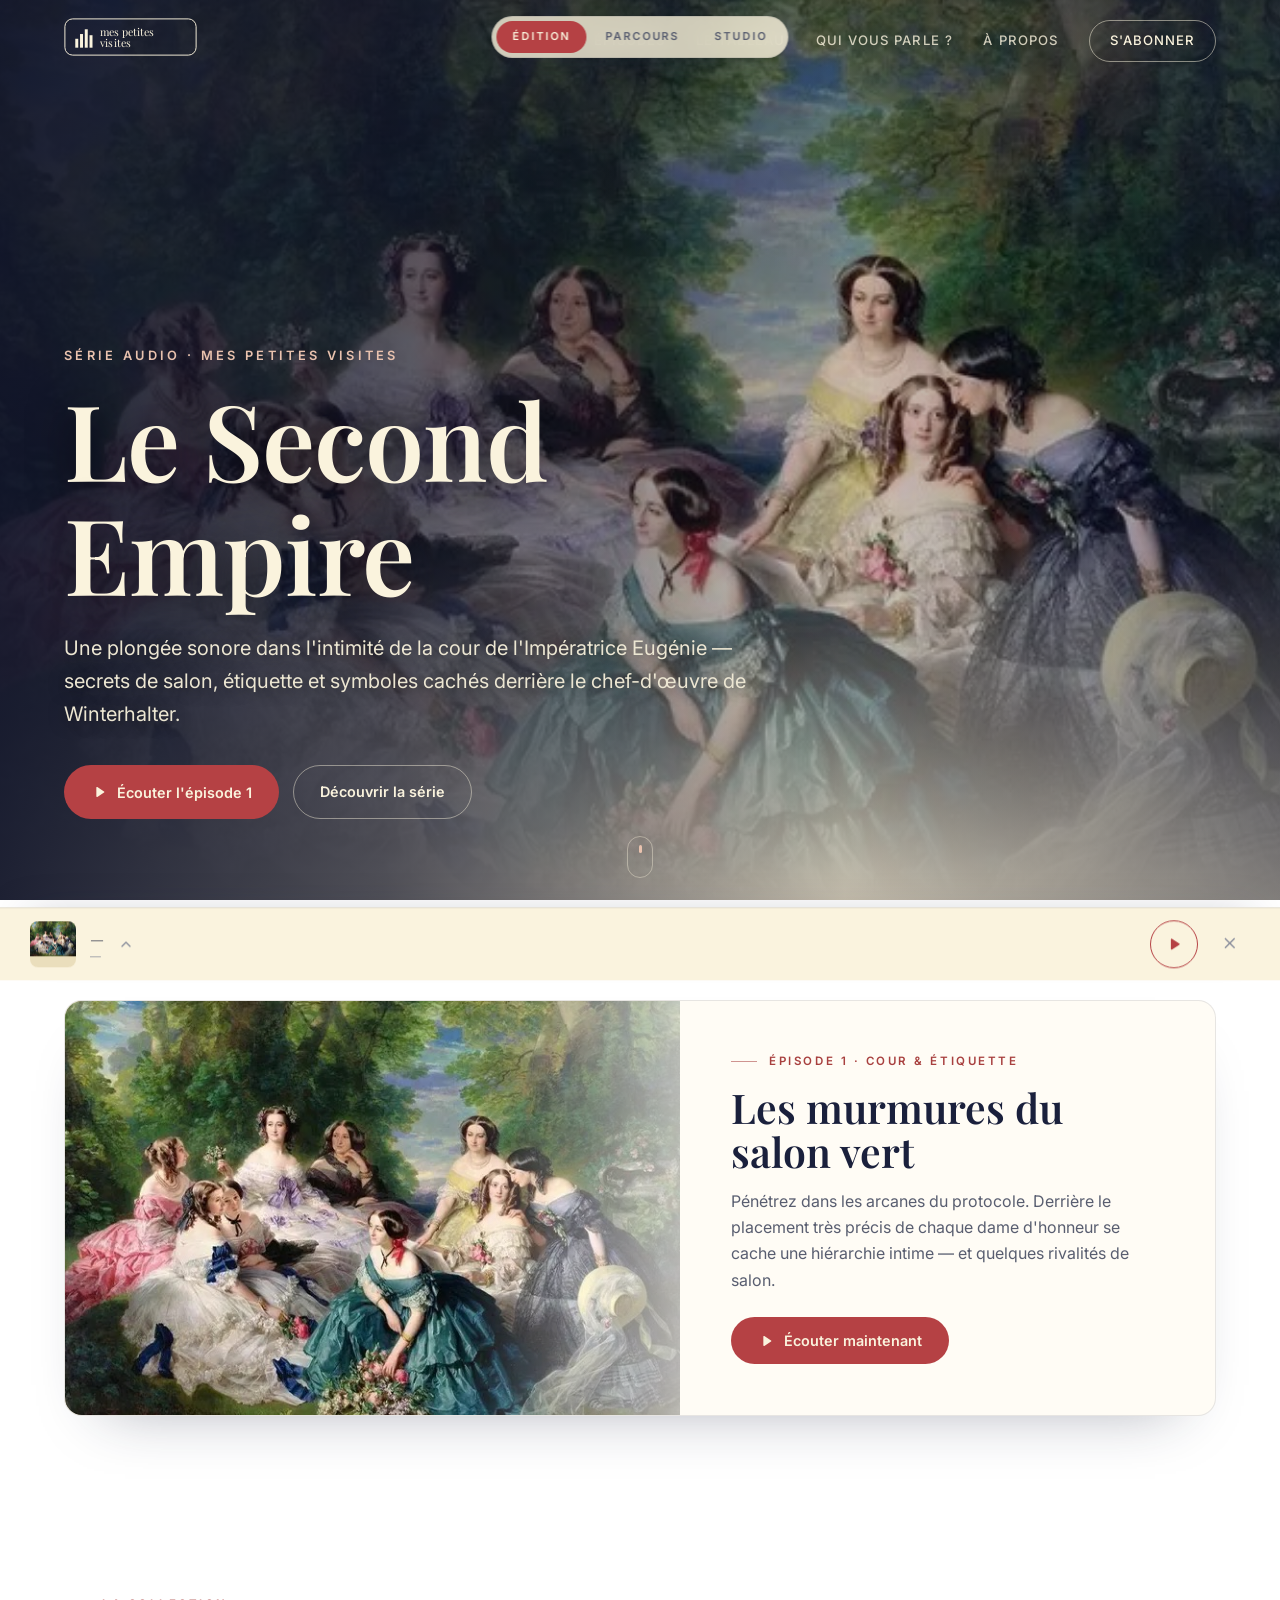
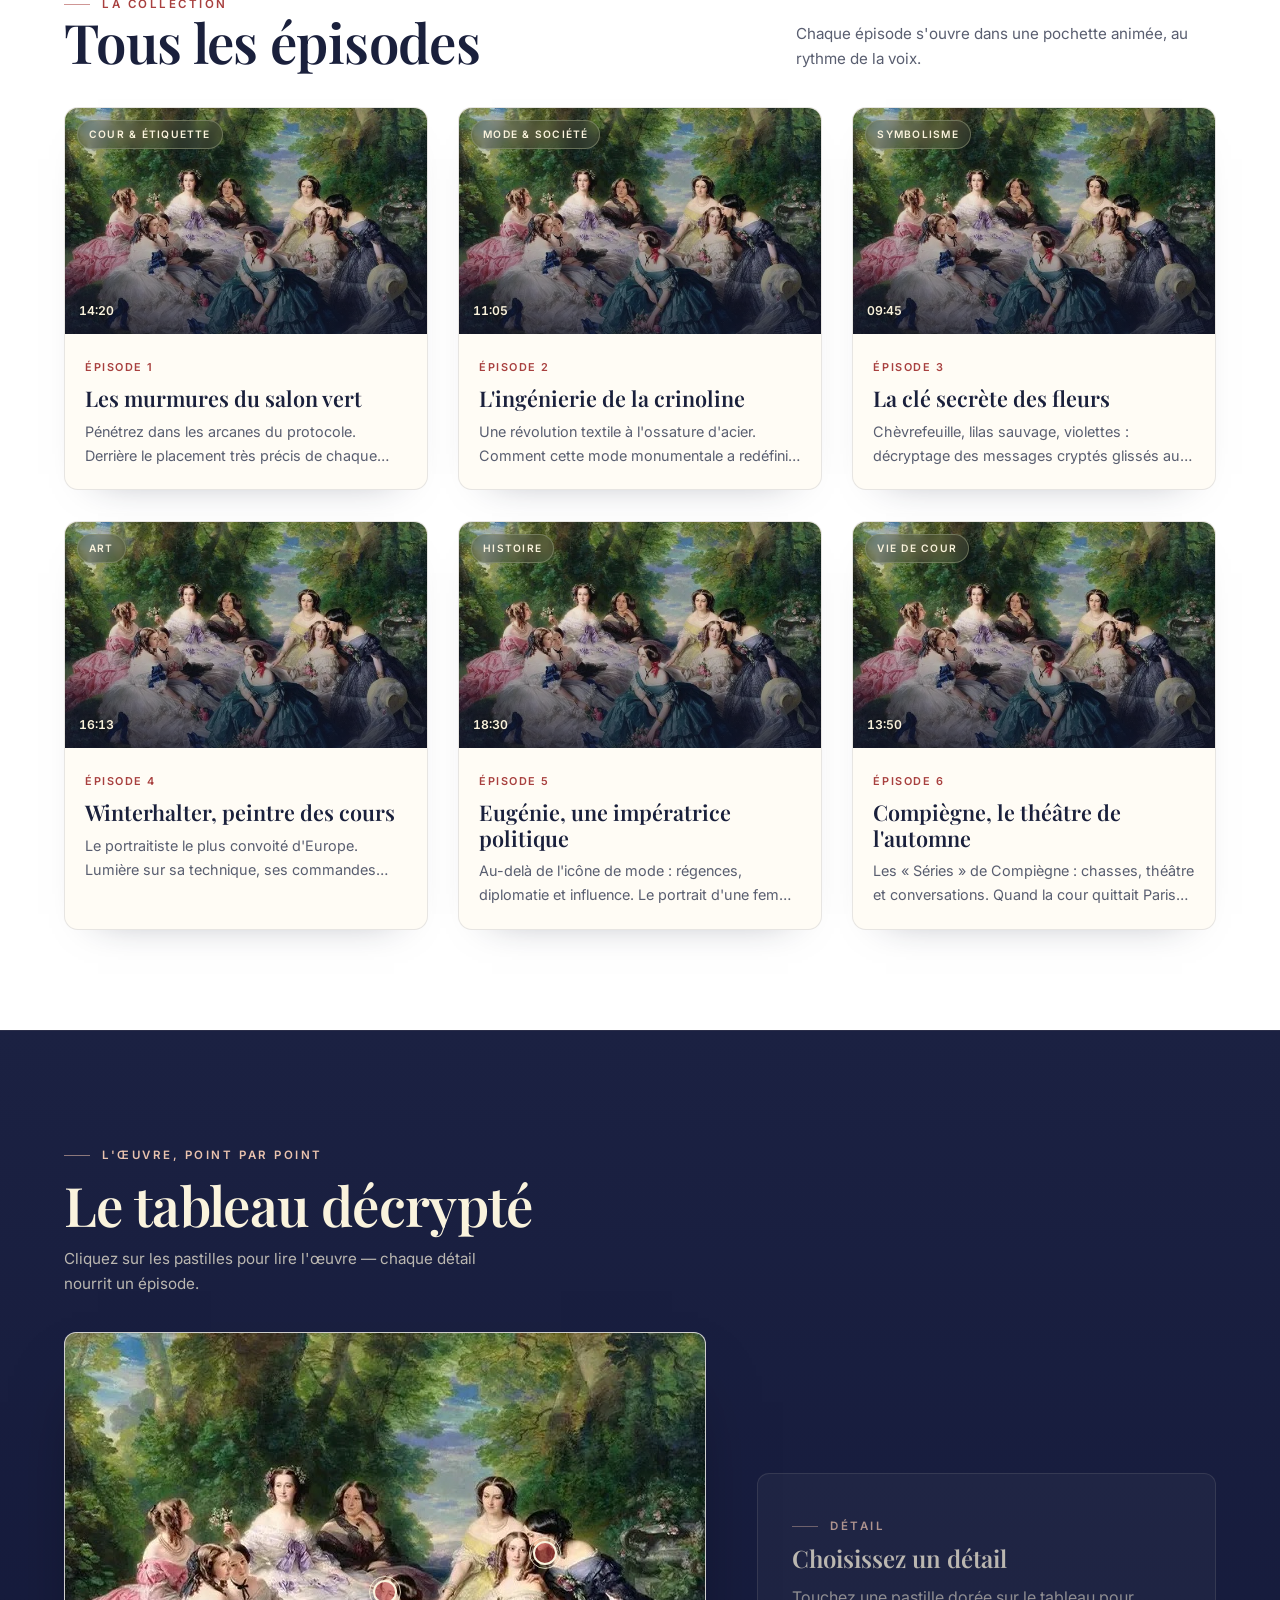
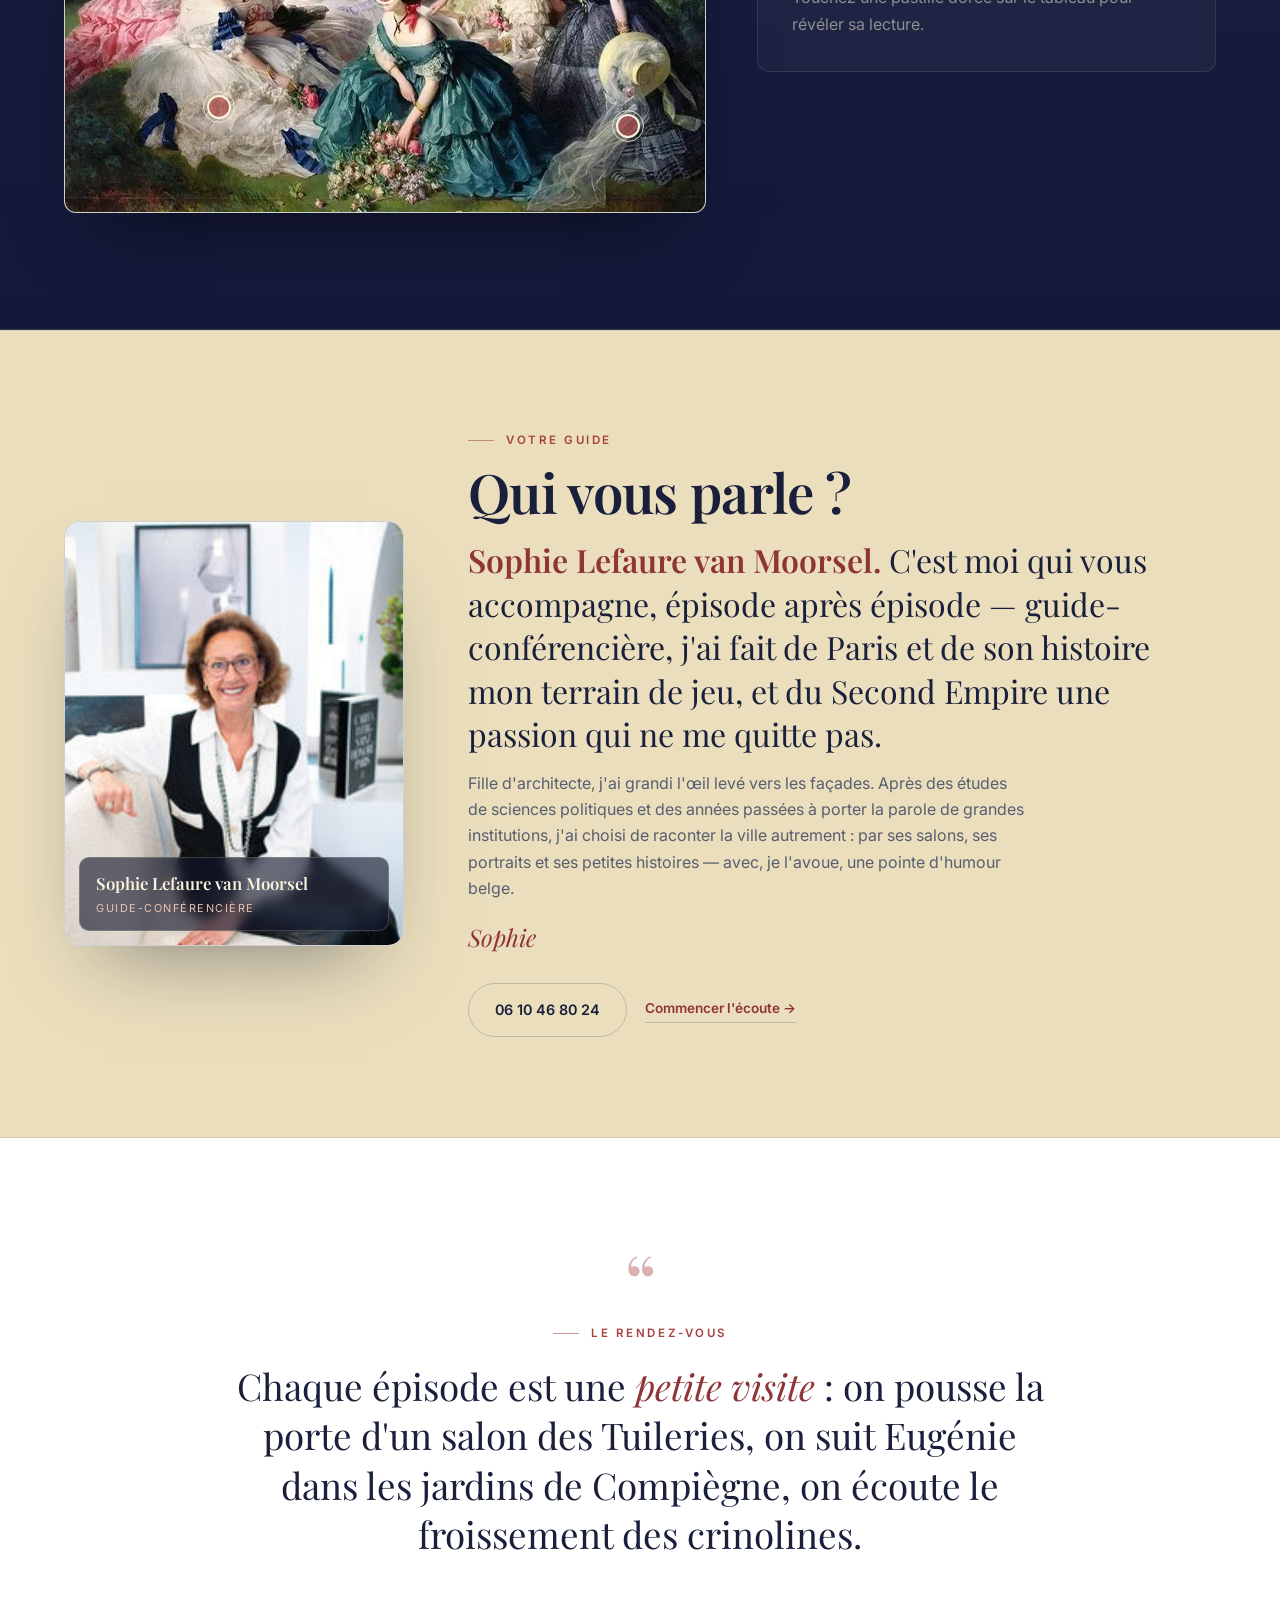
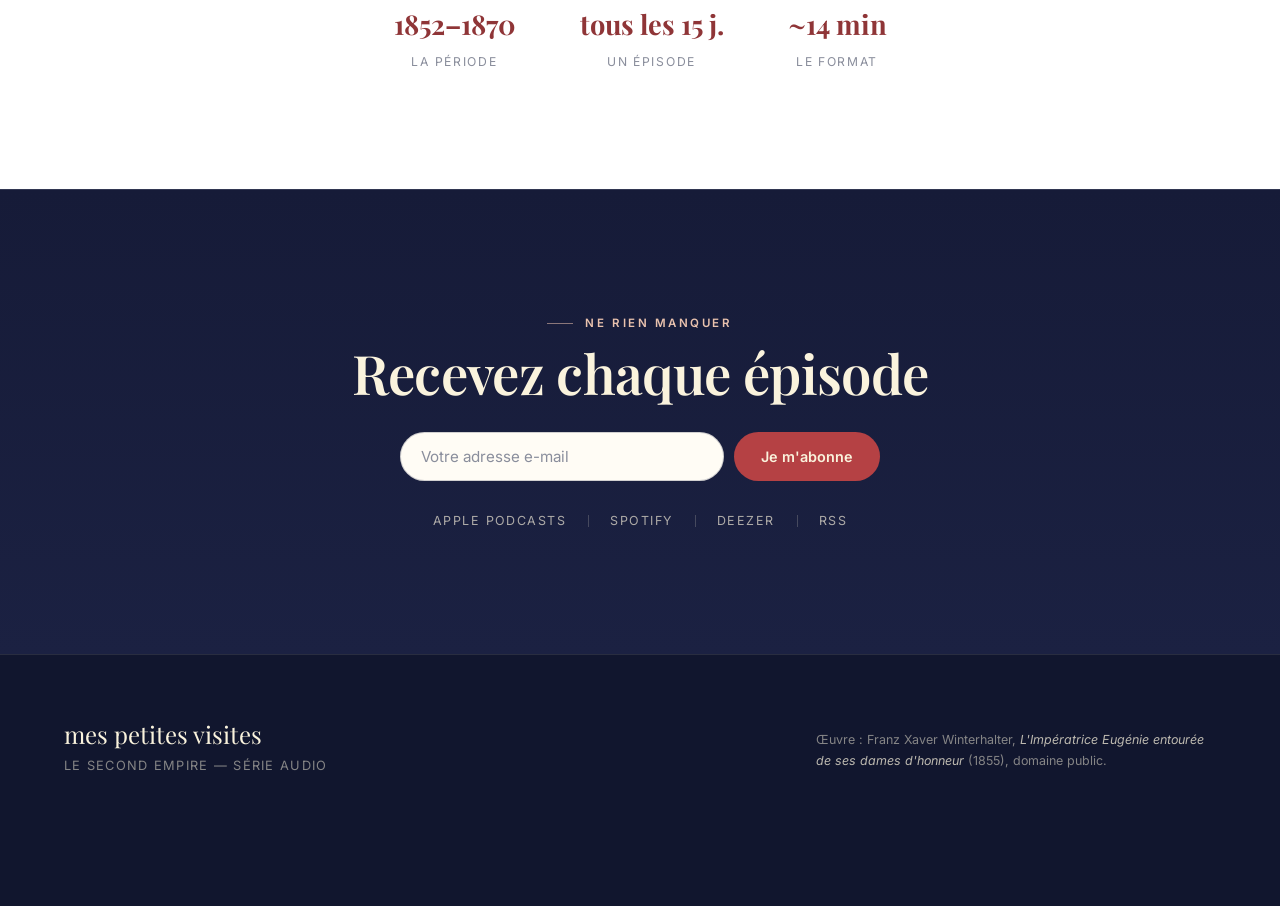
==== index.html @ 49bf23a7 "Ajoute la 3e version « Studio » (interface type Spotify/Deezer) - Nouvelle page studio.html + assets" ====
<!DOCTYPE html>
<html lang="fr">
<head>
  <meta charset="UTF-8" />
  <meta name="viewport" content="width=device-width, initial-scale=1.0" />
  <title>Le Second Empire — un podcast mes petites visites</title>
  <meta name="description" content="Une série audio dans l'intimité de la cour du Second Empire, à travers le chef-d'œuvre de Winterhalter. Un podcast mes petites visites." />
  <link rel="preconnect" href="https://fonts.googleapis.com" />
  <link rel="preconnect" href="https://fonts.gstatic.com" crossorigin />
  <link href="https://fonts.googleapis.com/css2?family=Playfair+Display:ital,wght@0,500;0,600;0,700;1,500;1,600&family=Inter:wght@400;500;600;700&display=swap" rel="stylesheet" />
  <link rel="stylesheet" href="assets/css/styles.css" />
</head>
<body>

  <!-- icônes -->
  <svg width="0" height="0" style="position:absolute" aria-hidden="true">
    <symbol id="i-play" viewBox="0 0 24 24"><path d="M8 5.5v13a1 1 0 0 0 1.54.84l10-6.5a1 1 0 0 0 0-1.68l-10-6.5A1 1 0 0 0 8 5.5Z"/></symbol>
    <symbol id="i-pause" viewBox="0 0 24 24"><path d="M7 5h3.5v14H7zM13.5 5H17v14h-3.5z"/></symbol>
    <symbol id="i-close" viewBox="0 0 24 24"><path d="M6 6l12 12M18 6L6 18" stroke="currentColor" stroke-width="2" fill="none" stroke-linecap="round"/></symbol>
    <symbol id="i-back" viewBox="0 0 24 24"><path d="M12 5V2L7 6l5 4V7a5 5 0 1 1-5 5H5a7 7 0 1 0 7-7Z"/></symbol>
    <symbol id="i-fwd" viewBox="0 0 24 24"><path d="M12 5V2l5 4-5 4V7a5 5 0 1 0 5 5h2a7 7 0 1 1-7-7Z"/></symbol>
    <symbol id="i-chev" viewBox="0 0 24 24"><path d="M9 6l6 6-6 6" stroke="currentColor" stroke-width="2" fill="none" stroke-linecap="round" stroke-linejoin="round"/></symbol>
  </svg>

  <!-- ============ LOADER ============ -->
  <div class="loader" id="loader" aria-hidden="true">
    <div class="loader__brand">
      <svg class="loader__logo" viewBox="0 0 224 64" role="img" aria-label="mes petites visites">
        <rect x="1.5" y="1.5" width="221" height="61" rx="13" fill="none" stroke="currentColor" stroke-width="1.6"/>
        <g fill="currentColor"><rect x="19" y="35" width="5" height="15"/><rect x="27" y="27" width="5" height="23"/><rect x="35" y="19" width="5" height="31"/><rect x="43" y="29" width="5" height="21"/></g>
        <text class="w" x="60" y="31" font-size="18">mes petites</text>
        <text class="w" x="60" y="49" font-size="18" letter-spacing="0.5">visites</text>
      </svg>
      <div class="loader__rule"></div>
      <p class="loader__sub">Le Second Empire</p>
    </div>
  </div>
  <script>
    (function () {
      var el = document.getElementById("loader"); if (!el) return;
      var reduce = matchMedia("(prefers-reduced-motion: reduce)").matches;
      if (sessionStorage.getItem("mpv_seen")) { el.parentNode && el.parentNode.removeChild(el); return; }
      var done = false;
      function finish() {
        if (done) return; done = true;
        el.classList.add("is-open");
        try { sessionStorage.setItem("mpv_seen", "1"); } catch (e) {}
        setTimeout(function () { el.parentNode && el.parentNode.removeChild(el); }, reduce ? 200 : 900);
      }
      el.addEventListener("click", finish);
      var minT = reduce ? 350 : 1700, start = Date.now();
      function go() { setTimeout(finish, Math.max(0, minT - (Date.now() - start))); }
      if (document.readyState === "complete") go(); else window.addEventListener("load", go);
    })();
  </script>

  <!-- ============ TOGGLE DE VERSION ============ -->
  <div class="vswitch" role="group" aria-label="Choisir la version">
    <a class="vswitch__opt is-active" href="index.html" aria-current="true">Édition</a>
    <a class="vswitch__opt" href="salon.html">Parcours</a>
    <a class="vswitch__opt" href="studio.html">Studio</a>
  </div>

  <!-- ============ NAVBAR ============ -->
  <nav class="navbar" id="top">
    <a class="navbar__logo" href="#top" aria-label="mes petites visites — accueil">
      <svg viewBox="0 0 224 64" role="img" aria-label="mes petites visites">
        <rect x="1.5" y="1.5" width="221" height="61" rx="13" fill="none" stroke="currentColor" stroke-width="1.6"/>
        <g fill="currentColor"><rect x="19" y="35" width="5" height="15"/><rect x="27" y="27" width="5" height="23"/><rect x="35" y="19" width="5" height="31"/><rect x="43" y="29" width="5" height="21"/></g>
        <text x="60" y="31" font-size="18" fill="currentColor" font-family="Playfair Display, serif">mes petites</text>
        <text x="60" y="49" font-size="18" fill="currentColor" font-family="Playfair Display, serif" letter-spacing="0.5">visites</text>
      </svg>
    </a>
    <div class="navbar__links">
      <a href="#serie">La série</a>
      <a href="#episodes">Épisodes</a>
      <a href="#tableau">Le tableau</a>
      <a href="#qui">Qui vous parle ?</a>
      <a href="#apropos">À propos</a>
      <a class="navbar__cta" href="#abonnement">S'abonner</a>
    </div>
  </nav>

  <!-- ============ HERO ============ -->
  <header class="hero">
    <img class="hero__img" data-painting src="assets/img/eugenie.jpg" alt="L'Impératrice Eugénie entourée de ses dames d'honneur, par Franz Xaver Winterhalter, 1855" onerror="this.style.display='none'" />
    <div class="hero__veil" aria-hidden="true"></div>
    <div class="hero__inner">
      <p class="hero__eyebrow">Série audio · mes petites visites</p>
      <h1 class="hero__title">Le Second Empire</h1>
      <p class="hero__lead">Une plongée sonore dans l'intimité de la cour de l'Impératrice Eugénie — secrets de salon, étiquette et symboles cachés derrière le chef-d'œuvre de Winterhalter.</p>
      <div class="hero__actions">
        <button class="btn btn--solid" id="hero-listen" type="button">
          <svg class="ico"><use href="#i-play"/></svg> Écouter l'épisode 1
        </button>
        <a class="btn btn--ghost" href="#serie">Découvrir la série</a>
      </div>
    </div>
    <a class="hero__scroll" href="#serie" aria-label="Faire défiler">
      <span></span>
    </a>
  </header>

  <!-- ============ À LA UNE ============ -->
  <section class="featured" id="serie">
    <div class="featured__card reveal">
      <div class="featured__cover"><img class="media" data-painting src="assets/img/eugenie.jpg" alt="" onerror="this.style.display='none'" /></div>
      <div class="featured__body">
        <p class="eyebrow" id="feat-cat">Épisode 1 · Cour & étiquette</p>
        <h2 class="featured__title" id="feat-title">Les murmures du salon vert</h2>
        <p class="featured__desc" id="feat-desc"></p>
        <button class="btn btn--solid" id="feat-play" type="button">
          <svg class="ico"><use href="#i-play"/></svg> Écouter maintenant
        </button>
      </div>
    </div>
  </section>

  <!-- ============ ÉPISODES ============ -->
  <section class="episodes" id="episodes">
    <div class="section-head reveal">
      <div>
        <p class="eyebrow">La collection</p>
        <h2 class="section-title">Tous les épisodes</h2>
      </div>
      <p class="section-note">Chaque épisode s'ouvre dans une pochette animée, au rythme de la voix.</p>
    </div>
    <div class="grid" id="grid" aria-live="polite"></div>
  </section>

  <!-- ============ LE TABLEAU DÉCRYPTÉ ============ -->
  <section class="tableau" id="tableau">
    <div class="tableau__head reveal">
      <p class="eyebrow">L'œuvre, point par point</p>
      <h2 class="section-title">Le tableau décrypté</h2>
      <p class="section-note">Cliquez sur les pastilles pour lire l'œuvre — chaque détail nourrit un épisode.</p>
    </div>
    <div class="tableau__stage reveal">
      <div class="tableau__art" aria-label="L'Impératrice Eugénie entourée de ses dames d'honneur, Winterhalter, 1855">
        <img class="media" data-painting src="assets/img/eugenie.jpg" alt="L'Impératrice Eugénie entourée de ses dames d'honneur, Winterhalter, 1855" onerror="this.style.display='none'" />
        <button class="hotspot" style="left:50%; top:54%" data-title="La robe émeraude" data-cap="Au centre, l'Impératrice : la seule en vert profond. Une couleur de souveraineté qui ancre toute la composition autour d'elle." aria-label="La robe émeraude"></button>
        <button class="hotspot" style="left:24%; top:78%" data-title="Les fleurs du premier plan" data-cap="Chèvrefeuille, lilas et violettes ne sont pas décoratifs : ce sont des allégories de fidélité et de mémoire, signées par le peintre." aria-label="Les fleurs"></button>
        <button class="hotspot" style="left:75%; top:46%" data-title="Le ruban bleu" data-cap="Le bleu des rubans répond au ciel : Winterhalter orchestre une harmonie de cour, chaque dame placée selon un protocole strict." aria-label="Le ruban bleu"></button>
        <button class="hotspot" style="left:88%; top:82%" data-title="La signature" data-cap="Discrètement, l'artiste signe la scène d'apparat la plus célèbre du règne — une commande qui fixera l'image de la cour." aria-label="La signature"></button>
      </div>
      <div class="tableau__cap" id="tableau-cap">
        <p class="eyebrow">Détail</p>
        <h3 id="cap-title">Choisissez un détail</h3>
        <p id="cap-text">Touchez une pastille dorée sur le tableau pour révéler sa lecture.</p>
      </div>
    </div>
  </section>

  <!-- ============ QUI VOUS PARLE ? ============ -->
  <section class="voice" id="qui">
    <div class="voice__inner reveal">
      <figure class="voice__portrait">
        <img src="assets/img/sophie.jpg" alt="Sophie Lefaure van Moorsel, guide-conférencière et voix de la série" onerror="(function(im){var ex=['assets/img/sophie.jpeg','assets/img/sophie.png','assets/img/sophie.webp'];var n=+(im.dataset.i||0);if(n&lt;ex.length){im.dataset.i=n+1;im.src=ex[n];}else{var f=im.closest('.voice__portrait');if(f)f.classList.add('is-fallback');im.remove();}})(this)" />
        <span class="voice__mono" aria-hidden="true">SL</span>
        <figcaption class="voice__cartel">
          <strong>Sophie Lefaure van Moorsel</strong>
          <span>Guide-conférencière</span>
        </figcaption>
      </figure>
      <div class="voice__body">
        <p class="eyebrow">Votre guide</p>
        <h2 class="section-title">Qui vous parle ?</h2>
        <p class="voice__lead"><b>Sophie Lefaure van Moorsel.</b> C'est moi qui vous accompagne, épisode après épisode — guide-conférencière, j'ai fait de Paris et de son histoire mon terrain de jeu, et du Second Empire une passion qui ne me quitte pas.</p>
        <p class="voice__text">Fille d'architecte, j'ai grandi l'œil levé vers les façades. Après des études de sciences politiques et des années passées à porter la parole de grandes institutions, j'ai choisi de raconter la ville autrement : par ses salons, ses portraits et ses petites histoires — avec, je l'avoue, une pointe d'humour belge.</p>
        <p class="voice__sign">Sophie</p>
        <div class="voice__meta">
          <a class="btn btn--ghost" href="tel:+33610468024">06 10 46 80 24</a>
          <a class="voice__link" href="#episodes">Commencer l'écoute →</a>
        </div>
      </div>
    </div>
  </section>

  <!-- ============ À PROPOS ============ -->
  <section class="about" id="apropos">
    <div class="about__inner reveal">
      <p class="eyebrow">Le rendez-vous</p>
      <p class="about__lead">Chaque épisode est une <em>petite visite</em> : on pousse la porte d'un salon des Tuileries, on suit Eugénie dans les jardins de Compiègne, on écoute le froissement des crinolines.</p>
      <div class="about__stats">
        <div><strong>1852–1870</strong><span>La période</span></div>
        <div><strong>tous les 15 j.</strong><span>Un épisode</span></div>
        <div><strong>~14 min</strong><span>Le format</span></div>
      </div>
    </div>
  </section>

  <!-- ============ ABONNEMENT ============ -->
  <section class="subscribe" id="abonnement">
    <div class="subscribe__inner reveal">
      <p class="eyebrow">Ne rien manquer</p>
      <h2 class="section-title">Recevez chaque épisode</h2>
      <form class="subscribe__form" onsubmit="return false;">
        <input type="email" placeholder="Votre adresse e-mail" aria-label="Votre adresse e-mail" />
        <button class="btn btn--solid" type="submit">Je m'abonne</button>
      </form>
      <nav class="platforms" aria-label="Plateformes d'écoute">
        <a href="#">Apple Podcasts</a><a href="#">Spotify</a><a href="#">Deezer</a><a href="#">RSS</a>
      </nav>
    </div>
  </section>

  <!-- ============ FOOTER ============ -->
  <footer class="footer">
    <div class="footer__inner">
      <div>
        <p class="footer__brand">mes petites visites</p>
        <p class="footer__tag">Le Second Empire — série audio</p>
      </div>
      <p class="footer__note">Œuvre : Franz Xaver Winterhalter, <em>L'Impératrice Eugénie entourée de ses dames d'honneur</em> (1855), domaine public.</p>
    </div>
  </footer>

  <!-- ============ POP-UP (pochette animée) ============ -->
  <div class="modal" id="modal" hidden>
    <div class="modal__scrim" data-close></div>
    <div class="modal__dialog" role="dialog" aria-modal="true" aria-labelledby="m-title">
      <button class="modal__close" id="m-close" data-close aria-label="Fermer"><svg class="ico"><use href="#i-close"/></svg></button>
      <div class="modal__art"><canvas id="modal-canvas" width="900" height="600" aria-hidden="true"></canvas></div>
      <div class="modal__panel">
        <p class="eyebrow" id="m-cat">Épisode 1 · Cour & étiquette</p>
        <h2 class="modal__title" id="m-title">Les murmures du salon vert</h2>
        <p class="modal__desc" id="m-desc"></p>
        <div class="modal__track" id="m-track"><div class="modal__fill" id="m-fill"></div></div>
        <div class="modal__time"><span id="m-cur">00:00</span><span id="m-tot">00:00</span></div>
        <div class="modal__controls">
          <button class="ctrl" id="m-back" aria-label="Reculer de 15 secondes"><svg class="ico"><use href="#i-back"/></svg><i>15</i></button>
          <button class="ctrl ctrl--main" id="m-toggle" aria-label="Lecture / pause"><svg class="ico"><use href="#i-play"/></svg></button>
          <button class="ctrl" id="m-fwd" aria-label="Avancer de 15 secondes"><svg class="ico"><use href="#i-fwd"/></svg><i>15</i></button>
        </div>
      </div>
    </div>
  </div>

  <!-- ============ BARRE DE LECTURE RÉDUITE ============ -->
  <aside class="bar" id="bar">
    <div class="bar__fill" id="bar-fill"></div>
    <button class="bar__open" id="bar-open" aria-label="Ouvrir le lecteur">
      <span class="bar__thumb"><img data-painting src="assets/img/eugenie.jpg" alt="" onerror="this.style.display='none'" /></span>
      <span class="bar__info"><span class="bar__title" id="bar-title">—</span><span class="bar__cat" id="bar-cat">—</span></span>
      <svg class="ico bar__chev"><use href="#i-chev"/></svg>
    </button>
    <button class="bar__toggle" id="bar-toggle" aria-label="Lecture / pause"><svg class="ico"><use href="#i-play"/></svg></button>
    <button class="bar__close" id="bar-close" aria-label="Arrêter"><svg class="ico"><use href="#i-close"/></svg></button>
    <audio id="audio" preload="none"></audio>
  </aside>

  <script src="assets/js/episodes.js"></script>
  <script src="assets/js/visualizer.js"></script>
  <script src="assets/js/app.js"></script>
</body>
</html>
---- assets/css/styles.css ----
/* =================================================================
   Le Second Empire — plateforme d'écoute · mes petites visites
   Univers : ÉDITION CLAIRE, fidèle à la CHARTE AUTHENTIQUE de
   mes-petites-visites.fr — fond crème/beige, texte bleu nuit,
   terracotta en accent, sauge/olive en touches.
     crème #FAF3DD · bleu nuit #1A203C · terracotta #B54144 ·
     sauge #8E9679 · olive #4E5340 · blanc #FFFFFF.
   Le hero reste une couverture sombre (le tableau en vedette) ;
   tout le reste du site est clair.
   IMPORTANT : les images sont des <img> réels (pas de url() dans une
   variable CSS — bug WebKit/Safari).
   ================================================================= */

:root {
  /* fonds — crème/beige de la marque (#FAF3DD) en édition claire */
  --bg:        #F4E9CE;   /* beige de page (chaud) */
  --bg-2:      #EADEBC;   /* sable plus profond — sections alternées */
  --ink:       #14193A;   /* bleu nuit profond — blocs sombres (rythme) */
  --surface:   #FFFCF5;   /* blanc chaud — cartes, pop-up */
  --surface-2: #FBF5E6;   /* survol des cartes */
  --line:      rgba(26,32,60,.20);   /* bleu nuit translucide — filets marqués */
  --line-2:    rgba(26,32,60,.10);   /* filets discrets */

  /* accents de la charte (noms historiques conservés :
     --gold = terracotta de label, --emerald = sauge) */
  --navy:      #1A203C;   /* primaire — texte, boutons */
  --terracotta:#B54144;   /* secondaire — « en lecture », CTA */
  --gold:      #A8403F;   /* terracotta profond — labels/filets lisibles sur crème */
  --gold-2:    #8F3537;   /* terracotta soutenu — emphase */
  --emerald:   #8E9679;   /* sauge — chips, accents verts */
  --emerald-d: #4E5340;   /* olive — profondeur */
  --rose:      #C98F86;
  --blue:      #6E7FA0;
  --cream:     #FAF3DD;   /* ivoire — texte sur contextes sombres, pastilles */

  --text:      #1A203C;   /* bleu nuit — texte principal */
  --text-2:    #595E70;   /* gris bleuté — texte secondaire */
  --text-3:    #8A8E9C;   /* le plus discret */

  --ui:   "Inter", "Helvetica Neue", Arial, sans-serif;
  --art:  "Playfair Display", Georgia, serif;

  --gutter: clamp(20px, 5vw, 64px);
  --maxw:   1320px;
  --ease:   cubic-bezier(.22,.61,.36,1);
}

* { margin: 0; padding: 0; box-sizing: border-box; }
html { scroll-behavior: smooth; -webkit-text-size-adjust: 100%; }
body { font-family: var(--ui); font-weight: 400; color: var(--text); background: linear-gradient(176deg, #F7F0DA 0%, #F1E6C9 55%, #EADDBC 100%); background-attachment: fixed; line-height: 1.65; -webkit-font-smoothing: antialiased; overflow-x: hidden; }
img { max-width: 100%; display: block; }
a { color: inherit; text-decoration: none; }
h1, h2, h3 { font-family: var(--art); font-weight: 600; line-height: 1.08; }
:focus-visible { outline: 2px solid var(--gold-2); outline-offset: 3px; border-radius: 3px; }
.ico { width: 1em; height: 1em; fill: currentColor; display: inline-block; vertical-align: -.1em; }

/* ===================== Toggle de version ===================== */
.vswitch { position: fixed; top: 16px; left: 50%; transform: translateX(-50%); z-index: 120; display: flex; gap: 3px; padding: 4px; border-radius: 999px; background: rgba(250,243,221,.8); border: 1px solid var(--line-2); -webkit-backdrop-filter: blur(10px); backdrop-filter: blur(10px); box-shadow: 0 10px 30px -16px rgba(26,32,60,.5); }
.vswitch__opt { font-family: var(--ui); font-weight: 600; font-size: .68rem; letter-spacing: .18em; text-transform: uppercase; color: var(--text-2); padding: 7px 16px; border-radius: 999px; transition: color .2s, background .2s; }
.vswitch__opt.is-active { background: var(--terracotta); color: var(--cream); }
.vswitch__opt:not(.is-active):hover { color: var(--navy); }
@media (max-width: 560px) { .vswitch { top: auto; bottom: calc(84px + env(safe-area-inset-bottom)); } }

.eyebrow { display: inline-flex; align-items: center; gap: 12px; font-family: var(--ui); font-weight: 600; text-transform: uppercase; letter-spacing: .22em; font-size: .72rem; color: var(--gold); }
.eyebrow::before { content: ""; width: 26px; height: 1px; background: currentColor; opacity: .55; }
.section-title { font-size: clamp(2.1rem, 4.4vw, 3.4rem); letter-spacing: -.012em; line-height: 1.04; color: var(--navy); }
.section-note { color: var(--text-2); font-size: .95rem; max-width: 42ch; }
.section-head { max-width: var(--maxw); margin: 0 auto; padding: 0 var(--gutter); display: flex; flex-wrap: wrap; justify-content: space-between; align-items: flex-end; gap: 20px; }

/* image plein conteneur (réutilisable) */
.media { position: absolute; inset: 0; width: 100%; height: 100%; object-fit: cover; }

/* ===================== Boutons ===================== */
.btn { font-family: var(--ui); font-weight: 600; font-size: .9rem; display: inline-flex; align-items: center; gap: 10px; padding: 14px 26px; border-radius: 999px; cursor: pointer; border: 1px solid transparent; transition: transform .2s var(--ease), background .25s var(--ease), color .25s var(--ease), border-color .25s var(--ease); }
.btn .ico { font-size: 1rem; }
.btn--solid { background: var(--terracotta); color: var(--cream); }
.btn--solid:hover { background: var(--gold-2); transform: translateY(-2px); }
.btn--ghost { background: transparent; color: var(--text); border-color: var(--line); }
.btn--ghost:hover { border-color: var(--terracotta); color: var(--terracotta); }

/* ===================== Loader ===================== */
.loader { position: fixed; inset: 0; z-index: 1000; display: grid; place-items: center; background: var(--bg); transition: opacity .8s var(--ease), transform .8s var(--ease); }
.loader.is-open { opacity: 0; transform: scale(1.06); pointer-events: none; }
.loader__brand { text-align: center; opacity: 0; transform: translateY(10px); animation: brandIn .9s var(--ease) .12s forwards; }
.loader__logo { height: clamp(48px, 8vw, 70px); color: var(--navy); }
.loader__logo .w { font-family: var(--art); fill: var(--navy); }
.loader__rule { height: 1px; width: 0; background: var(--gold); margin: 20px auto 14px; animation: ruleGrow .8s var(--ease) .5s forwards; }
.loader__sub { font-family: var(--ui); text-transform: uppercase; letter-spacing: .42em; font-size: .68rem; color: var(--gold); opacity: 0; animation: subIn .7s var(--ease) .75s forwards; }
@keyframes brandIn { to { opacity: 1; transform: none; } }
@keyframes ruleGrow { to { width: 172px; } }
@keyframes subIn { to { opacity: .9; } }

/* ===================== Navbar (transparente sur le hero, claire au défilement) ===================== */
.navbar { position: fixed; top: 0; left: 0; right: 0; z-index: 90; display: flex; align-items: center; justify-content: space-between; padding: 18px var(--gutter); transition: background .3s var(--ease), border-color .3s var(--ease), padding .3s var(--ease); border-bottom: 1px solid transparent; }
.navbar.is-scrolled { background: rgba(250,243,221,.9); -webkit-backdrop-filter: blur(12px); backdrop-filter: blur(12px); border-color: var(--line-2); padding-top: 12px; padding-bottom: 12px; }
.navbar__logo { color: var(--cream); display: block; }
.navbar__logo svg { height: 38px; width: auto; }
.navbar.is-scrolled .navbar__logo { color: var(--navy); }
.navbar__links { display: flex; align-items: center; gap: clamp(16px, 2.4vw, 32px); }
.navbar__links a { font-size: .82rem; font-weight: 500; letter-spacing: .08em; text-transform: uppercase; color: rgba(250,243,221,.8); transition: color .2s var(--ease); }
.navbar__links a:hover { color: var(--cream); }
.navbar.is-scrolled .navbar__links a { color: var(--text-2); }
.navbar.is-scrolled .navbar__links a:hover { color: var(--navy); }
.navbar__cta { border: 1px solid rgba(250,243,221,.5); color: var(--cream) !important; padding: 9px 20px; border-radius: 999px; }
.navbar__cta:hover { background: var(--cream); color: var(--navy) !important; }
.navbar.is-scrolled .navbar__cta { border-color: var(--terracotta); color: var(--terracotta) !important; }
.navbar.is-scrolled .navbar__cta:hover { background: var(--terracotta); color: var(--cream) !important; }

/* ===================== Hero (couverture sombre) ===================== */
.hero { position: relative; min-height: 100svh; display: flex; flex-direction: column; justify-content: flex-end; padding: 0 var(--gutter) clamp(56px, 9vh, 110px); overflow: hidden; background: var(--navy); }
.hero__img { position: absolute; inset: 0; width: 100%; height: 100%; object-fit: cover; object-position: center 28%; transform: scale(1.08); animation: kenburns 26s ease-in-out infinite alternate; }
@keyframes kenburns { from { transform: scale(1.06) translateY(0); } to { transform: scale(1.15) translateY(-2%); } }
.hero__veil { position: absolute; inset: 0; background: linear-gradient(90deg, rgba(17,21,42,.94) 0%, rgba(17,21,42,.72) 30%, rgba(17,21,42,.20) 66%, rgba(17,21,42,.5) 100%), linear-gradient(180deg, rgba(17,21,42,.4) 0%, transparent 30%, transparent 58%, var(--bg) 100%); }
.hero__inner { position: relative; z-index: 2; max-width: 760px; }
.hero__eyebrow { font-family: var(--ui); font-weight: 600; text-transform: uppercase; letter-spacing: .26em; font-size: .8rem; color: #E9C2AE; }
.hero__title { font-size: clamp(3rem, 9vw, 6.6rem); margin: 16px 0 0; letter-spacing: -.01em; color: var(--cream); text-shadow: 0 6px 44px rgba(0,0,0,.7); }
.hero__lead { font-size: clamp(1.05rem, 1.6vw, 1.25rem); color: #ECE6D2; max-width: 54ch; margin: 22px 0 0; text-shadow: 0 2px 16px rgba(0,0,0,.5); }
.hero__actions { display: flex; flex-wrap: wrap; gap: 14px; margin-top: 34px; }
.hero .btn--ghost { color: var(--cream); border-color: rgba(250,243,221,.45); }
.hero .btn--ghost:hover { border-color: var(--cream); color: #fff; }
.hero__scroll { position: absolute; left: 50%; bottom: 22px; transform: translateX(-50%); width: 26px; height: 42px; border: 1px solid rgba(250,243,221,.4); border-radius: 999px; display: grid; place-items: start center; padding-top: 8px; z-index: 2; }
.hero__scroll span { width: 3px; height: 8px; border-radius: 2px; background: #E9C2AE; animation: scrolldot 1.8s var(--ease) infinite; }
@keyframes scrolldot { 0% { opacity: 0; transform: translateY(0); } 40% { opacity: 1; } 100% { opacity: 0; transform: translateY(12px); } }

/* ===================== À la une ===================== */
.featured { padding: clamp(56px, 8vw, 100px) var(--gutter); }
.featured__card { max-width: var(--maxw); margin: 0 auto; display: grid; grid-template-columns: 1.15fr 1fr; background: var(--surface); border: 1px solid var(--line-2); border-radius: 18px; overflow: hidden; box-shadow: 0 30px 60px -40px rgba(26,32,60,.4); }
.featured__cover { position: relative; overflow: hidden; min-height: 340px; background: var(--bg-2); }
.featured__cover::after { content: ""; position: absolute; inset: 0; background: linear-gradient(90deg, transparent 64%, rgba(255,252,245,.7)); }
.featured__body { padding: clamp(28px, 4vw, 54px); display: flex; flex-direction: column; justify-content: center; gap: 14px; }
.featured__title { font-size: clamp(1.8rem, 3.2vw, 2.8rem); color: var(--navy); }
.featured__desc { color: var(--text-2); }
.featured__body .btn { align-self: flex-start; margin-top: 10px; }

/* ===================== Épisodes ===================== */
.episodes { padding: clamp(40px, 6vw, 70px) 0 clamp(56px, 8vw, 100px); }
.grid { max-width: var(--maxw); margin: 36px auto 0; padding: 0 var(--gutter); display: grid; grid-template-columns: repeat(auto-fill, minmax(290px, 1fr)); gap: clamp(20px, 2.4vw, 32px); }
.card { background: var(--surface); border: 1px solid var(--line-2); border-radius: 14px; overflow: hidden; cursor: pointer; transition: transform .3s var(--ease), border-color .3s var(--ease), box-shadow .3s var(--ease); box-shadow: 0 18px 40px -34px rgba(26,32,60,.5); }
.card:hover { transform: translateY(-6px); border-color: var(--line); box-shadow: 0 26px 50px -30px rgba(26,32,60,.5); }
.card.is-playing { border-color: var(--terracotta); }
.card__cover { position: relative; overflow: hidden; aspect-ratio: 16/10; background: var(--bg-2); }
.card__img { position: absolute; inset: 0; width: 100%; height: 100%; object-fit: cover; transition: transform .5s var(--ease); }
.card:hover .card__img { transform: scale(1.05); }
.card__cover::after { content: ""; position: absolute; inset: 0; background: linear-gradient(180deg, rgba(17,21,42,.06) 40%, rgba(17,21,42,.74)); }
.card__cat { position: absolute; z-index: 2; top: 12px; left: 12px; font-family: var(--ui); font-size: .64rem; font-weight: 600; text-transform: uppercase; letter-spacing: .12em; color: var(--cream); background: rgba(78,83,64,.46); border: 1px solid rgba(142,150,121,.6); padding: 5px 11px; border-radius: 999px; -webkit-backdrop-filter: blur(4px); backdrop-filter: blur(4px); }
.card__dur { position: absolute; z-index: 2; bottom: 13px; left: 14px; font-size: .76rem; font-weight: 600; color: var(--cream); font-variant-numeric: tabular-nums; text-shadow: 0 1px 6px rgba(0,0,0,.7); }
.card__play { position: absolute; z-index: 2; bottom: 10px; right: 12px; width: 46px; height: 46px; border-radius: 50%; background: var(--cream); color: var(--navy); display: grid; place-items: center; font-size: 1.05rem; opacity: 0; transform: scale(.8) translateY(6px); transition: opacity .25s var(--ease), transform .25s var(--ease), background .2s, color .2s; }
.card:hover .card__play { opacity: 1; transform: none; }
.card__play:hover { background: var(--terracotta); color: var(--cream); }
.card.is-playing .card__play { opacity: 1; transform: none; background: var(--terracotta); color: #fff; }
.card__body { padding: 18px 20px 22px; }
.card__num { font-family: var(--ui); font-size: .68rem; font-weight: 600; text-transform: uppercase; letter-spacing: .14em; color: var(--gold); }
.card__title { font-size: 1.35rem; margin: 8px 0 8px; line-height: 1.18; color: var(--navy); }
.card__desc { font-size: .9rem; color: var(--text-2); display: -webkit-box; -webkit-line-clamp: 2; -webkit-box-orient: vertical; overflow: hidden; }

/* ===================== Tableau décrypté (bloc sombre) ===================== */
.tableau { padding: clamp(66px, 9vw, 120px) 0; background: linear-gradient(180deg, #1B2142 0%, #14193A 100%); border-top: 1px solid rgba(250,243,221,.1); border-bottom: 1px solid rgba(250,243,221,.1); }
.tableau .eyebrow { color: #E9C2AE; }
.tableau .section-title { color: var(--cream); }
.tableau .section-note { color: rgba(250,243,221,.72); }
.tableau__head { max-width: var(--maxw); margin: 0 auto 36px; padding: 0 var(--gutter); display: grid; gap: 12px; }
.tableau__stage { max-width: var(--maxw); margin: 0 auto; padding: 0 var(--gutter); display: grid; grid-template-columns: 1.4fr 1fr; gap: clamp(24px, 4vw, 56px); align-items: center; }
.tableau__art { position: relative; overflow: hidden; aspect-ratio: 4/3; background: var(--surface); border-radius: 12px; border: 1px solid var(--line); box-shadow: 0 30px 70px -34px rgba(26,32,60,.55); }
.hotspot { position: absolute; z-index: 3; width: 24px; height: 24px; transform: translate(-50%,-50%); border-radius: 50%; border: 2px solid var(--cream); background: rgba(181,65,68,.6); cursor: pointer; padding: 0; }
.hotspot::after { content: ""; position: absolute; inset: -6px; border-radius: 50%; border: 1px solid var(--cream); opacity: .8; animation: ping 2.4s var(--ease) infinite; }
.hotspot:hover, .hotspot.is-active { background: var(--terracotta); }
.hotspot.is-active { box-shadow: 0 0 0 5px rgba(181,65,68,.3); }
@keyframes ping { 0% { transform: scale(.7); opacity: .9; } 80%,100% { transform: scale(1.7); opacity: 0; } }
.tableau__cap { background: var(--surface); border: 1px solid var(--line-2); border-radius: 12px; padding: clamp(22px, 3vw, 34px); min-height: 180px; opacity: .72; transition: opacity .3s var(--ease); }
.tableau__cap.is-show { opacity: 1; border-color: var(--line); }
.tableau__cap h3 { font-size: 1.5rem; margin: 10px 0 12px; color: var(--navy); }
.tableau__cap p:last-child { color: var(--text-2); }
/* déclinaison sombre du cap */
.tableau .tableau__art { box-shadow: 0 36px 74px -34px rgba(0,0,0,.62); }
.tableau .tableau__cap { background: rgba(250,243,221,.05); border-color: rgba(250,243,221,.14); }
.tableau .tableau__cap.is-show { border-color: rgba(250,243,221,.3); }
.tableau .tableau__cap h3 { color: var(--cream); }
.tableau .tableau__cap p:last-child { color: rgba(250,243,221,.72); }

/* ===================== Qui vous parle ? ===================== */
.voice { padding: clamp(56px, 8vw, 100px) 0; background: var(--bg-2); border-top: 1px solid var(--line-2); border-bottom: 1px solid var(--line-2); }
.voice__inner { max-width: var(--maxw); margin: 0 auto; padding: 0 var(--gutter); display: grid; grid-template-columns: minmax(240px, 340px) 1fr; gap: clamp(28px, 5vw, 72px); align-items: center; }
.voice__portrait { position: relative; margin: 0; aspect-ratio: 4/5; border-radius: 16px; overflow: hidden; background: var(--surface); border: 1px solid var(--line); box-shadow: 0 40px 80px -40px rgba(26,32,60,.55); }
.voice__portrait img { position: absolute; inset: 0; width: 100%; height: 100%; object-fit: cover; object-position: center 20%; }
.voice__mono { display: none; }
.voice__portrait.is-fallback { display: grid; place-items: center; background: radial-gradient(120% 120% at 50% 0%, var(--surface-2), var(--bg-2)); }
.voice__portrait.is-fallback .voice__mono { display: grid; place-items: center; font-family: var(--art); font-size: clamp(3rem, 8vw, 5rem); color: var(--gold-2); letter-spacing: .04em; }
.voice__cartel { position: absolute; left: 14px; right: 14px; bottom: 14px; z-index: 2; display: flex; flex-direction: column; gap: 3px; padding: 12px 16px; background: rgba(17,21,42,.62); -webkit-backdrop-filter: blur(6px); backdrop-filter: blur(6px); border: 1px solid rgba(250,243,221,.18); border-radius: 10px; }
.voice__cartel strong { font-family: var(--art); font-weight: 600; font-size: 1.05rem; color: var(--cream); }
.voice__cartel span { font-size: .68rem; letter-spacing: .14em; text-transform: uppercase; color: #E9C2AE; }
.voice__body { display: grid; gap: 14px; }
.voice__lead { font-family: var(--art); font-size: clamp(1.4rem, 2.6vw, 2rem); line-height: 1.36; color: var(--navy); margin-top: 4px; }
.voice__lead b { color: var(--gold-2); font-weight: 600; }
.voice__text { color: var(--text-2); max-width: 56ch; }
.voice__sign { font-family: var(--art); font-style: italic; font-size: 1.5rem; color: var(--gold-2); margin-top: 2px; }
.voice__meta { display: flex; flex-wrap: wrap; align-items: center; gap: 18px; margin-top: 12px; }
.voice__link { font-family: var(--ui); font-weight: 600; font-size: .85rem; color: var(--gold-2); border-bottom: 1px solid var(--line); padding-bottom: 2px; transition: border-color .2s var(--ease); }
.voice__link:hover { border-color: var(--terracotta); }

/* ===================== À propos ===================== */
.about { padding: clamp(64px, 9vw, 120px) var(--gutter); }
.about__inner { max-width: 820px; margin: 0 auto; text-align: center; }
.about__inner::before { content: "\201C"; display: block; font-family: var(--art); font-size: clamp(3rem, 7vw, 5rem); line-height: .7; color: var(--gold); opacity: .4; margin-bottom: 6px; }
.about__lead { font-family: var(--art); font-size: clamp(1.6rem, 3vw, 2.3rem); line-height: 1.34; color: var(--navy); margin-top: 18px; }
.about__lead em { font-style: italic; color: var(--gold-2); }
.about__stats { display: flex; flex-wrap: wrap; justify-content: center; gap: clamp(28px, 6vw, 64px); margin-top: 44px; }
.about__stats strong { display: block; font-family: var(--art); font-size: 1.7rem; color: var(--gold-2); }
.about__stats span { font-size: .76rem; letter-spacing: .14em; text-transform: uppercase; color: var(--text-3); }

/* ===================== Abonnement (bloc sombre) ===================== */
.subscribe { padding: clamp(66px, 9vw, 120px) var(--gutter); background: linear-gradient(180deg, #161B38 0%, #1B2142 100%); border-top: 1px solid rgba(250,243,221,.1); text-align: center; }
.subscribe__inner { max-width: 640px; margin: 0 auto; }
.subscribe .eyebrow { color: #E9C2AE; }
.subscribe .section-title { margin-top: 12px; color: var(--cream); }
.subscribe__form { display: flex; gap: 10px; margin: 30px auto 22px; max-width: 480px; }
.subscribe__form input { flex: 1; background: var(--surface); border: 1px solid var(--line); border-radius: 999px; padding: 14px 20px; color: var(--text); font-family: var(--ui); font-size: .95rem; }
.subscribe__form input:focus { outline: none; border-color: var(--terracotta); }
.subscribe__form input::placeholder { color: var(--text-3); }
.subscribe__form .btn { flex: none; }
.platforms { display: inline-flex; flex-wrap: wrap; justify-content: center; align-items: center; }
.platforms a { font-size: .78rem; letter-spacing: .12em; text-transform: uppercase; color: rgba(250,243,221,.66); padding: 8px 22px; position: relative; transition: color .2s var(--ease); }
.platforms a + a::before { content: ""; position: absolute; left: 0; top: 50%; width: 1px; height: 12px; background: rgba(250,243,221,.2); transform: translateY(-50%); }
.platforms a:hover { color: var(--cream); }

/* ===================== Footer (sombre) ===================== */
.footer { padding: 60px var(--gutter) 130px; background: #11162E; border-top: 1px solid rgba(250,243,221,.1); }
.footer__inner { max-width: var(--maxw); margin: 0 auto; display: flex; flex-wrap: wrap; justify-content: space-between; gap: 18px 40px; align-items: baseline; }
.footer__brand { font-family: var(--art); font-size: 1.5rem; color: var(--cream); }
.footer__tag { color: rgba(250,243,221,.5); font-size: .8rem; letter-spacing: .1em; text-transform: uppercase; }
.footer__note { color: rgba(250,243,221,.5); font-size: .78rem; max-width: 50ch; }
.footer em { color: rgba(250,243,221,.74); font-style: italic; }

/* ===================== Pop-up ===================== */
.modal { position: fixed; inset: 0; z-index: 200; display: grid; place-items: center; padding: clamp(14px, 3vw, 40px); }
.modal[hidden] { display: none; }
.modal__scrim { position: absolute; inset: 0; background: rgba(17,21,42,.55); -webkit-backdrop-filter: blur(8px); backdrop-filter: blur(8px); opacity: 0; transition: opacity .3s var(--ease); }
.modal.is-open .modal__scrim { opacity: 1; }
.modal__dialog { position: relative; width: min(1040px, 100%); max-height: 92vh; overflow: auto; background: var(--surface); border: 1px solid var(--line); border-radius: 20px; display: grid; grid-template-columns: 1.35fr 1fr; box-shadow: 0 50px 120px -30px rgba(26,32,60,.45); transform: translateY(24px) scale(.97); opacity: 0; transition: transform .35s var(--ease), opacity .35s var(--ease); }
.modal.is-open .modal__dialog { transform: none; opacity: 1; }
.modal__close { position: absolute; top: 14px; right: 14px; z-index: 3; width: 40px; height: 40px; border-radius: 50%; border: 1px solid var(--line); background: rgba(255,252,245,.7); color: var(--navy); cursor: pointer; display: grid; place-items: center; font-size: 1.1rem; transition: background .2s, color .2s; }
.modal__close:hover { background: var(--terracotta); color: var(--cream); }
.modal__art { position: relative; background: #EFE3C5; min-height: 320px; }
.modal__art canvas { width: 100%; height: 100%; display: block; }
.modal__panel { position: relative; padding: clamp(24px, 3vw, 40px); display: flex; flex-direction: column; justify-content: center; gap: 14px; background: linear-gradient(170deg, #FFFCF6 0%, #F8F0DC 100%); box-shadow: inset 1px 0 0 var(--line-2); }
.modal__title { font-size: clamp(1.6rem, 3vw, 2.4rem); color: var(--navy); }
.modal__desc { color: var(--text-2); font-size: .95rem; }
.modal__track { height: 6px; border-radius: 999px; background: rgba(26,32,60,.12); cursor: pointer; margin-top: 8px; overflow: hidden; }
.modal__fill { height: 100%; width: 0; background: linear-gradient(90deg, var(--terracotta), var(--gold-2)); }
.modal__time { display: flex; justify-content: space-between; font-size: .78rem; color: var(--text-3); font-variant-numeric: tabular-nums; }
.modal__controls { display: flex; align-items: center; justify-content: center; gap: 24px; margin-top: 8px; }
.ctrl { position: relative; background: none; border: 0; color: var(--text-2); cursor: pointer; width: 46px; height: 46px; display: grid; place-items: center; font-size: 1.3rem; transition: color .2s; }
.ctrl:hover { color: var(--navy); }
.ctrl i { position: absolute; font-style: normal; font-size: .55rem; font-weight: 700; color: inherit; }
.ctrl--main { width: 62px; height: 62px; border-radius: 50%; background: var(--navy); color: var(--cream); font-size: 1.4rem; transition: transform .2s var(--ease), background .2s; }
.ctrl--main:hover { background: var(--terracotta); transform: scale(1.05); }

/* ===================== Barre réduite (claire) ===================== */
.bar { position: fixed; left: 0; right: 0; bottom: 0; z-index: 150; display: flex; align-items: center; gap: 12px; padding: 12px clamp(14px, 3vw, 30px); padding-bottom: calc(12px + env(safe-area-inset-bottom)); background: rgba(250,243,221,.96); -webkit-backdrop-filter: blur(12px); backdrop-filter: blur(12px); border-top: 1px solid var(--line-2); box-shadow: 0 -16px 40px -30px rgba(26,32,60,.5); transform: translateY(110%); transition: transform .45s var(--ease); }
.bar.is-on { transform: none; }
.bar__fill { position: absolute; top: 0; left: 0; height: 2px; width: 0; background: linear-gradient(90deg, var(--terracotta), var(--gold-2)); }
.bar__open { flex: 1; min-width: 0; display: flex; align-items: center; gap: 14px; background: none; border: 0; color: inherit; cursor: pointer; text-align: left; }
.bar__thumb { position: relative; overflow: hidden; flex: none; width: 46px; height: 46px; border-radius: 8px; background: var(--bg-2); }
.bar__info { min-width: 0; display: flex; flex-direction: column; }
.bar__title { font-family: var(--art); font-size: 1.02rem; color: var(--navy); white-space: nowrap; overflow: hidden; text-overflow: ellipsis; }
.bar__cat { font-size: .68rem; letter-spacing: .12em; text-transform: uppercase; color: var(--text-3); }
.bar__chev { color: var(--text-3); font-size: 1rem; transform: rotate(-90deg); }
.bar__toggle { flex: none; width: 48px; height: 48px; border-radius: 50%; border: 1px solid var(--terracotta); background: transparent; color: var(--terracotta); cursor: pointer; display: grid; place-items: center; font-size: 1.1rem; transition: background .2s, color .2s; }
.bar__toggle:hover { background: var(--terracotta); color: var(--cream); }
.bar__close { flex: none; background: none; border: 0; color: var(--text-3); cursor: pointer; font-size: 1.1rem; width: 40px; height: 40px; }
.bar__close:hover { color: var(--navy); }

/* ===================== Révélation ===================== */
.reveal { opacity: 0; transform: translateY(24px); transition: opacity .7s var(--ease), transform .7s var(--ease); }
.reveal.is-in { opacity: 1; transform: none; }

/* ===================== Responsive ===================== */
@media (max-width: 980px) {
  .featured__card { grid-template-columns: 1fr; }
  .featured__cover { min-height: 220px; }
  .featured__cover::after { background: linear-gradient(180deg, transparent 60%, rgba(255,252,245,.7)); }
  .tableau__stage { grid-template-columns: 1fr; }
  .voice__inner { grid-template-columns: 1fr; }
  .voice__portrait { max-width: 320px; margin: 0 auto; }
  .modal__dialog { grid-template-columns: 1fr; }
  .modal__art { min-height: 250px; aspect-ratio: 3/2; }
  .modal__panel { box-shadow: inset 0 1px 0 var(--line-2); }
  .navbar__links a:not(.navbar__cta) { display: none; }
}
@media (max-width: 560px) {
  .subscribe__form { flex-direction: column; }
  .bar__cat { display: none; }
}
@media (prefers-reduced-motion: reduce) {
  html { scroll-behavior: auto; }
  .reveal { opacity: 1; transform: none; transition: none; }
  .hero__img { animation: none; transform: scale(1.04); }
  .hero__scroll span, .hotspot::after { animation: none; }
}
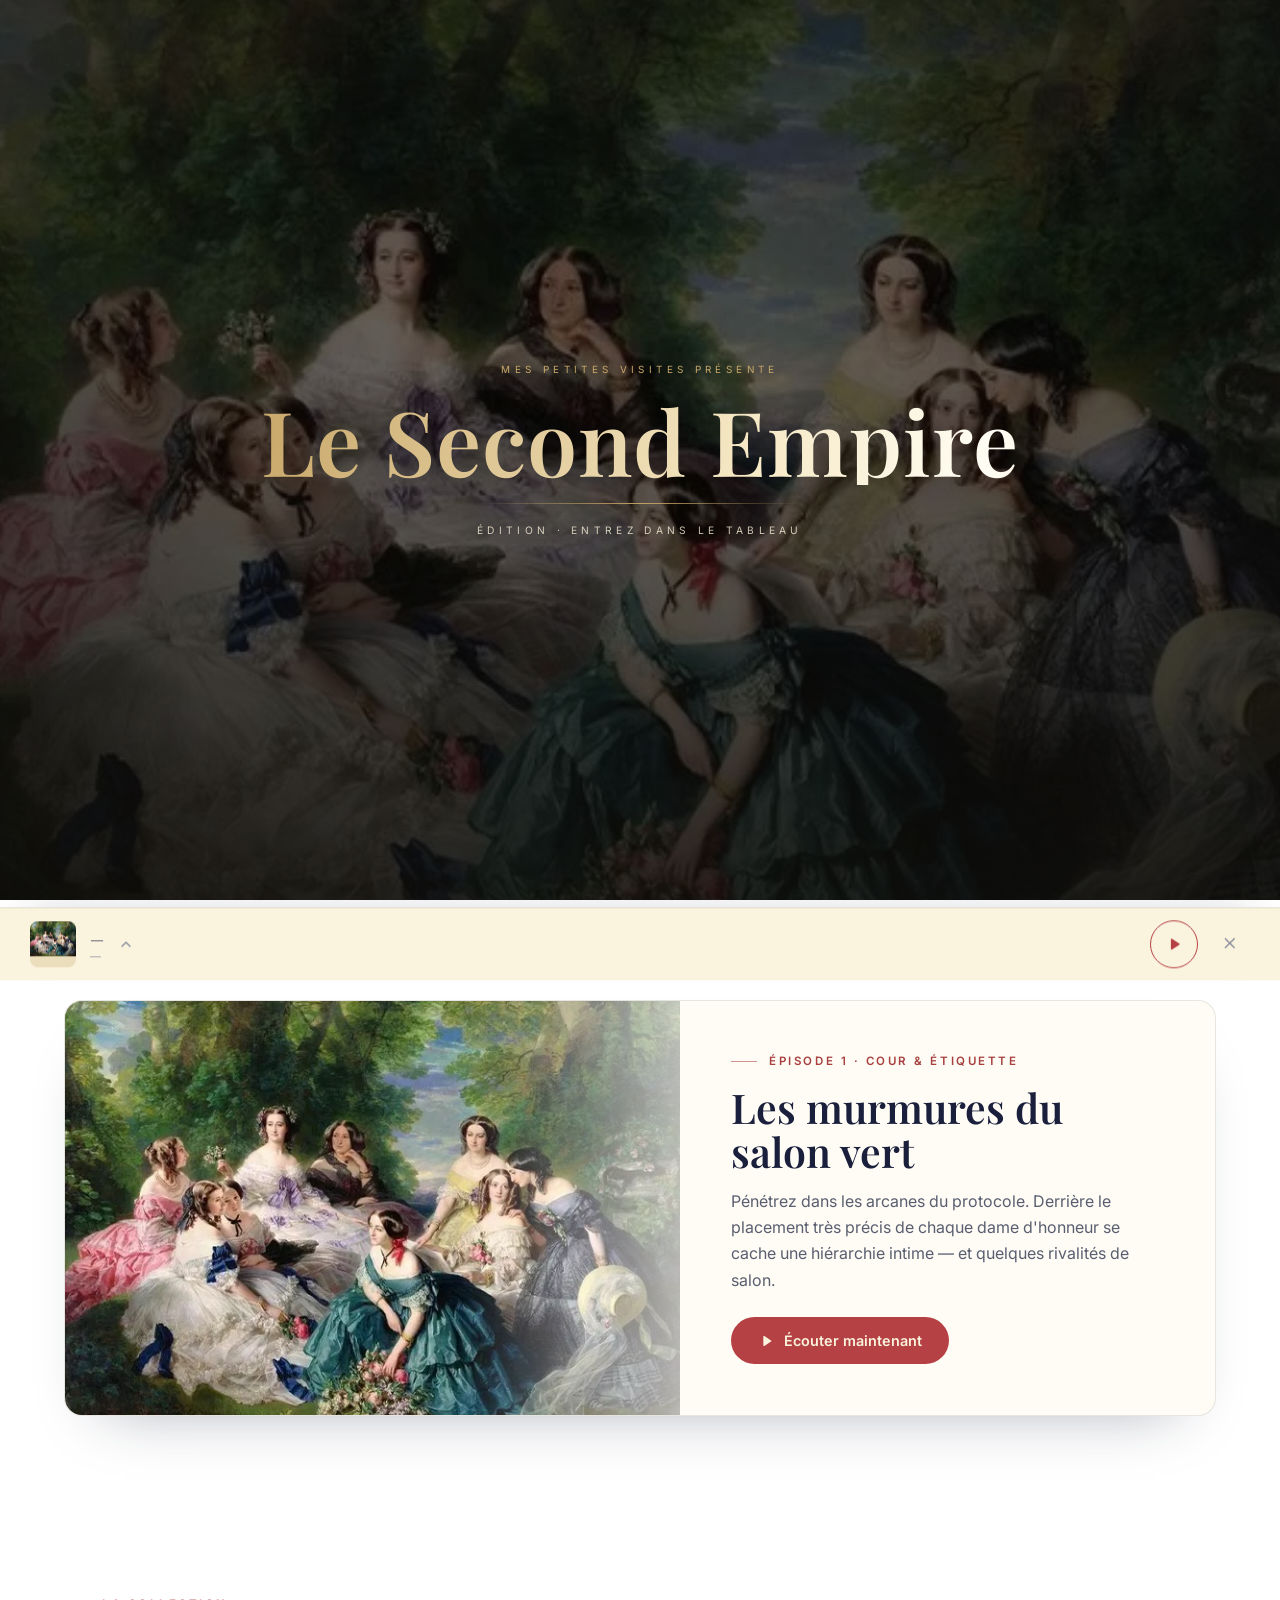
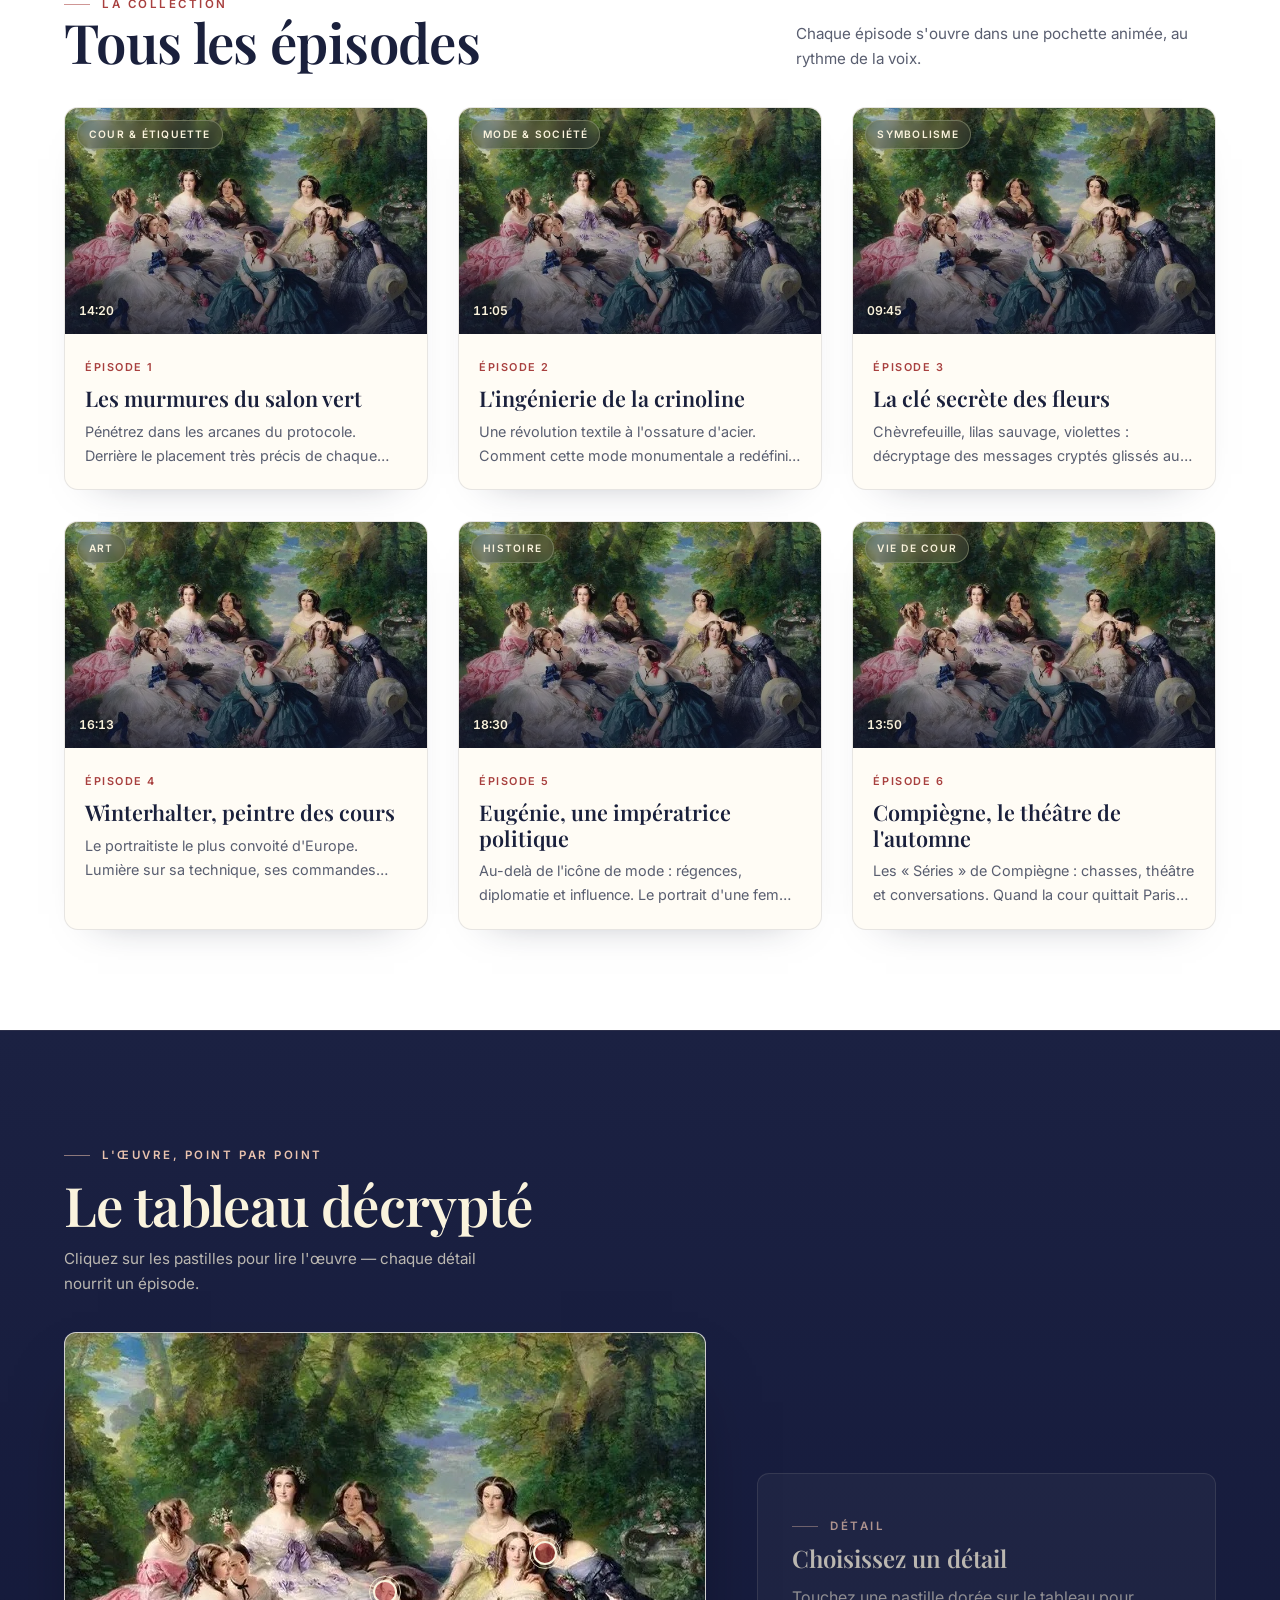
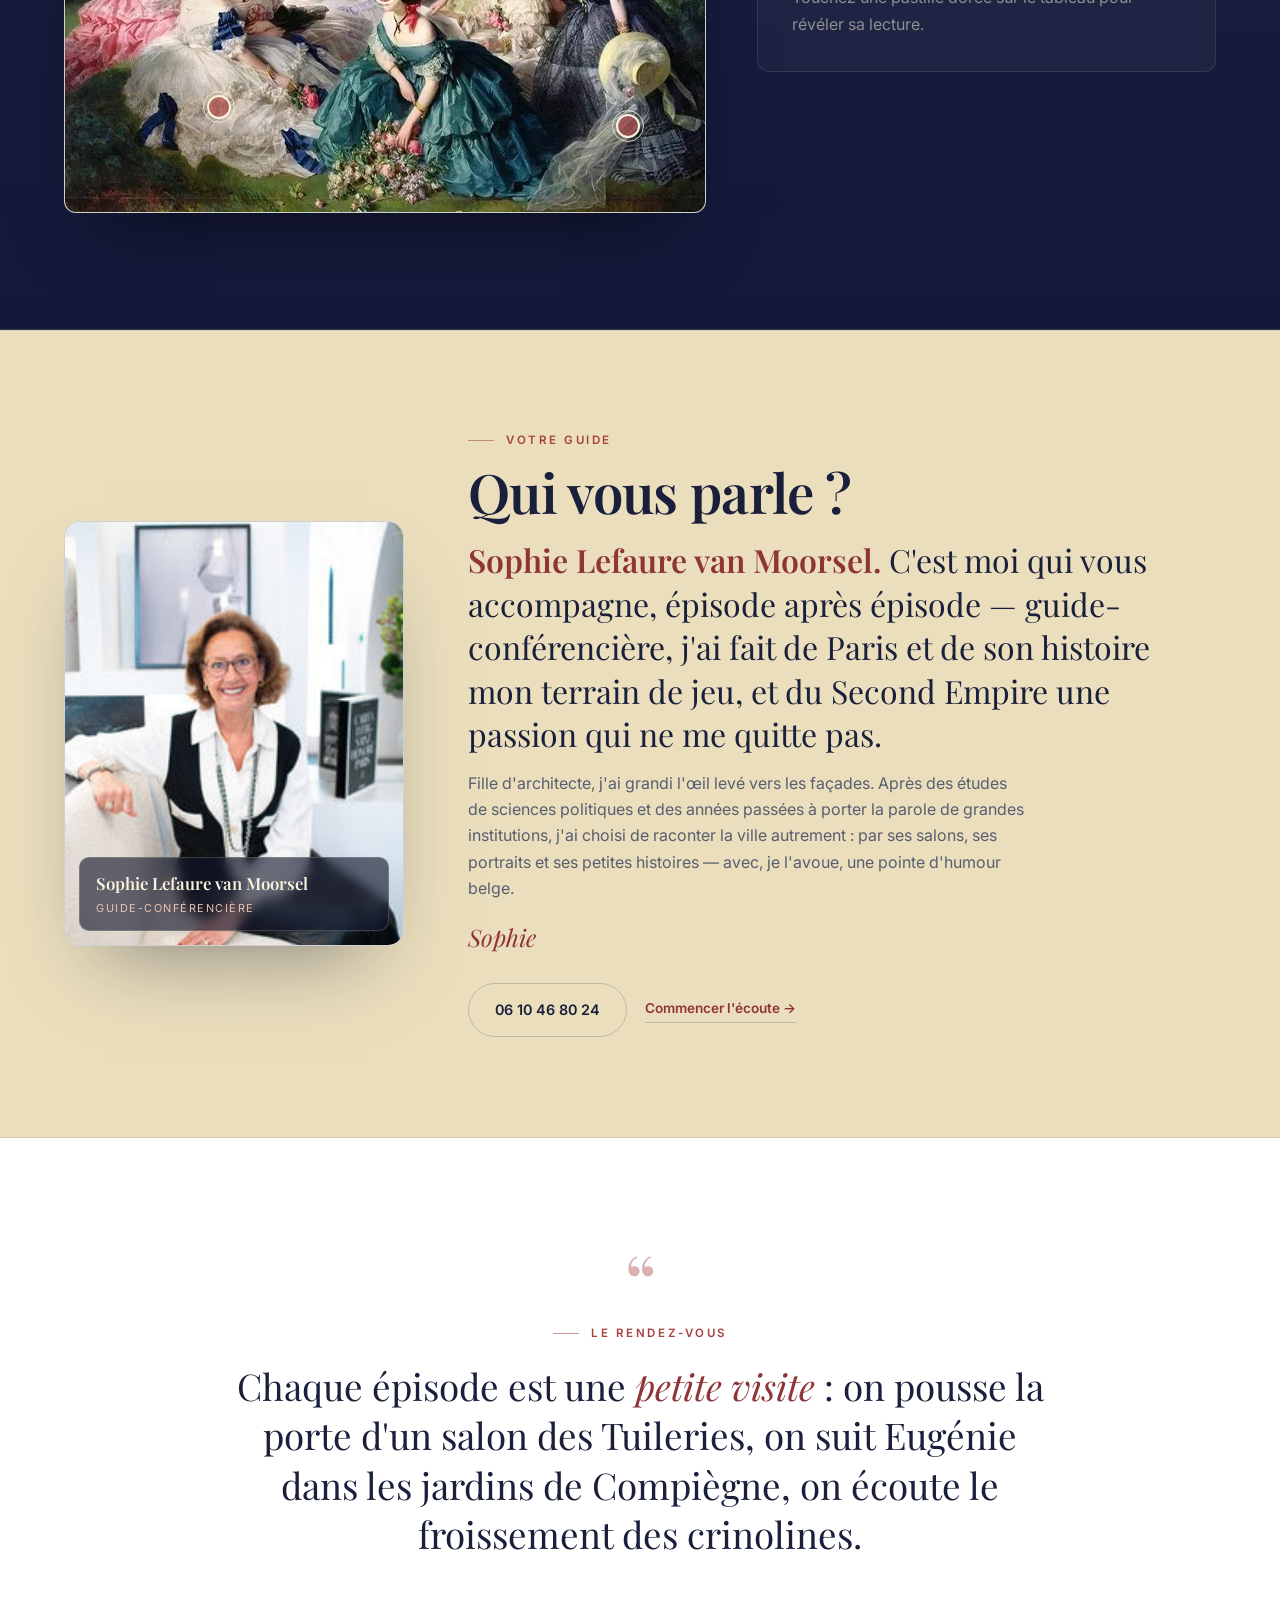
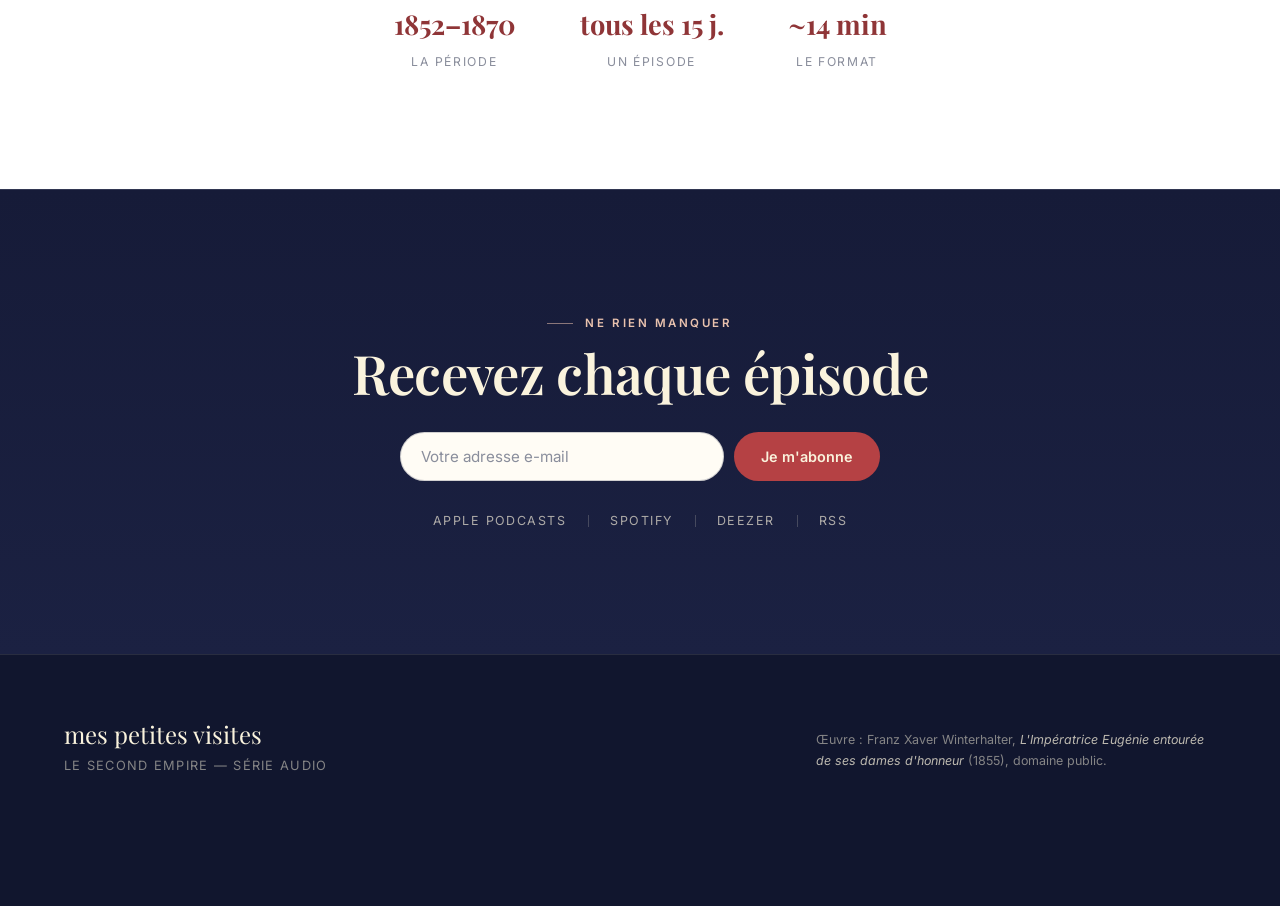
==== commit b8c369f1: "Ajoute la 4e version « Gazette » (journal d'époque) - Nouvelle page gazette.html + assets/css/gazett" ====
--- a/index.html
+++ b/index.html
@@ -22,33 +22,29 @@
     <symbol id="i-chev" viewBox="0 0 24 24"><path d="M9 6l6 6-6 6" stroke="currentColor" stroke-width="2" fill="none" stroke-linecap="round" stroke-linejoin="round"/></symbol>
   </svg>
 
-  <!-- ============ LOADER ============ -->
-  <div class="loader" id="loader" aria-hidden="true">
-    <div class="loader__brand">
-      <svg class="loader__logo" viewBox="0 0 224 64" role="img" aria-label="mes petites visites">
-        <rect x="1.5" y="1.5" width="221" height="61" rx="13" fill="none" stroke="currentColor" stroke-width="1.6"/>
-        <g fill="currentColor"><rect x="19" y="35" width="5" height="15"/><rect x="27" y="27" width="5" height="23"/><rect x="35" y="19" width="5" height="31"/><rect x="43" y="29" width="5" height="21"/></g>
-        <text class="w" x="60" y="31" font-size="18">mes petites</text>
-        <text class="w" x="60" y="49" font-size="18" letter-spacing="0.5">visites</text>
-      </svg>
-      <div class="loader__rule"></div>
-      <p class="loader__sub">Le Second Empire</p>
+  <!-- ============ LOADER (ouverture cinématographique) ============ -->
+  <div class="sloader" id="sloader" aria-hidden="true">
+    <img class="sloader__art" data-painting src="assets/img/eugenie.jpg" alt="" onerror="this.style.display='none'" />
+    <div class="sloader__veil"></div>
+    <div class="sloader__brand">
+      <p class="sloader__pre">mes petites visites présente</p>
+      <h1 class="sloader__title">Le Second Empire</h1>
+      <div class="sloader__rule"></div>
+      <p class="sloader__sub">Édition · entrez dans le tableau</p>
     </div>
   </div>
   <script>
     (function () {
-      var el = document.getElementById("loader"); if (!el) return;
+      var el = document.getElementById("sloader"); if (!el) return;
       var reduce = matchMedia("(prefers-reduced-motion: reduce)").matches;
-      if (sessionStorage.getItem("mpv_seen")) { el.parentNode && el.parentNode.removeChild(el); return; }
       var done = false;
       function finish() {
         if (done) return; done = true;
         el.classList.add("is-open");
-        try { sessionStorage.setItem("mpv_seen", "1"); } catch (e) {}
-        setTimeout(function () { el.parentNode && el.parentNode.removeChild(el); }, reduce ? 200 : 900);
+        setTimeout(function () { el.parentNode && el.parentNode.removeChild(el); }, reduce ? 260 : 1250);
       }
       el.addEventListener("click", finish);
-      var minT = reduce ? 350 : 1700, start = Date.now();
+      var minT = reduce ? 300 : 2300, start = Date.now();
       function go() { setTimeout(finish, Math.max(0, minT - (Date.now() - start))); }
       if (document.readyState === "complete") go(); else window.addEventListener("load", go);
     })();
@@ -59,6 +55,7 @@
     <a class="vswitch__opt is-active" href="index.html" aria-current="true">Édition</a>
     <a class="vswitch__opt" href="salon.html">Parcours</a>
     <a class="vswitch__opt" href="studio.html">Studio</a>
+    <a class="vswitch__opt" href="gazette.html">Gazette</a>
   </div>
 
   <!-- ============ NAVBAR ============ -->
--- a/assets/css/styles.css
+++ b/assets/css/styles.css
@@ -60,6 +60,27 @@
 .vswitch__opt.is-active { background: var(--terracotta); color: var(--cream); }
 .vswitch__opt:not(.is-active):hover { color: var(--navy); }
 @media (max-width: 560px) { .vswitch { top: auto; bottom: calc(84px + env(safe-area-inset-bottom)); } }
+
+/* ===================== Loader : ouverture cinématographique « dans le tableau » ===================== */
+.sloader { position: fixed; inset: 0; z-index: 1000; overflow: hidden; cursor: pointer; background: #100F0B; transition: opacity .85s cubic-bezier(.22,.61,.36,1); }
+.sloader.is-open { opacity: 0; }
+.sloader__art { position: absolute; inset: 0; width: 100%; height: 100%; object-fit: cover; object-position: center 26%; transform: scale(1.12); filter: saturate(.92) brightness(.5); animation: sZoom 7s ease-out forwards; }
+@keyframes sZoom { to { transform: scale(1.2); } }
+.sloader.is-open .sloader__art { transition: transform 1.2s cubic-bezier(.22,.61,.36,1), filter 1.2s ease; transform: scale(1.42); filter: saturate(1.02) brightness(.96); }
+.sloader__veil { position: absolute; inset: 0; z-index: 1; background: radial-gradient(125% 95% at 50% 36%, rgba(16,15,11,.1), rgba(16,15,11,.72) 64%, rgba(16,15,11,.97)); }
+.sloader__brand { position: absolute; inset: 0; z-index: 2; display: grid; place-content: center; justify-items: center; gap: 18px; text-align: center; padding: 24px; transition: opacity .6s ease, transform 1s cubic-bezier(.22,.61,.36,1); }
+.sloader.is-open .sloader__brand { opacity: 0; transform: translateY(-14px) scale(.98); }
+.sloader__pre { font-family: var(--ui); text-transform: uppercase; letter-spacing: .44em; font-size: .62rem; color: #C9A86A; opacity: 0; animation: sIn .9s ease .25s forwards; }
+.sloader__title { font-family: "Playfair Display", "Cormorant Garamond", Georgia, serif; font-weight: 600; font-size: clamp(2.6rem, 8.4vw, 5.6rem); line-height: 1; letter-spacing: .012em; background: linear-gradient(100deg, #C9A86A 0%, #F6E9C6 30%, #FFFDF4 44%, #E9D4A0 58%, #C9A86A 100%); background-size: 220% 100%; -webkit-background-clip: text; background-clip: text; -webkit-text-fill-color: transparent; color: transparent; opacity: 0; transform: translateY(16px); animation: sIn 1.1s ease .45s forwards, sShine 4.5s ease-in-out 1.6s infinite; filter: drop-shadow(0 4px 26px rgba(0,0,0,.45)); }
+.sloader__rule { height: 1px; width: 0; background: linear-gradient(90deg, transparent, #C9A86A, transparent); animation: sRule 1s ease 1s forwards; }
+.sloader__sub { font-family: var(--ui); text-transform: uppercase; letter-spacing: .42em; font-size: .64rem; color: rgba(240,232,210,.86); opacity: 0; animation: sIn .9s ease 1.15s forwards; }
+@keyframes sIn { to { opacity: 1; transform: none; } }
+@keyframes sRule { to { width: clamp(150px, 32vw, 320px); } }
+@keyframes sShine { 0%, 100% { background-position: 130% 0; } 50% { background-position: -30% 0; } }
+@media (prefers-reduced-motion: reduce) {
+  .sloader, .sloader__art, .sloader__brand { transition: none; animation: none; }
+  .sloader__pre, .sloader__title, .sloader__rule, .sloader__sub { animation: none; opacity: 1; transform: none; width: auto; }
+}
 
 .eyebrow { display: inline-flex; align-items: center; gap: 12px; font-family: var(--ui); font-weight: 600; text-transform: uppercase; letter-spacing: .22em; font-size: .72rem; color: var(--gold); }
 .eyebrow::before { content: ""; width: 26px; height: 1px; background: currentColor; opacity: .55; }
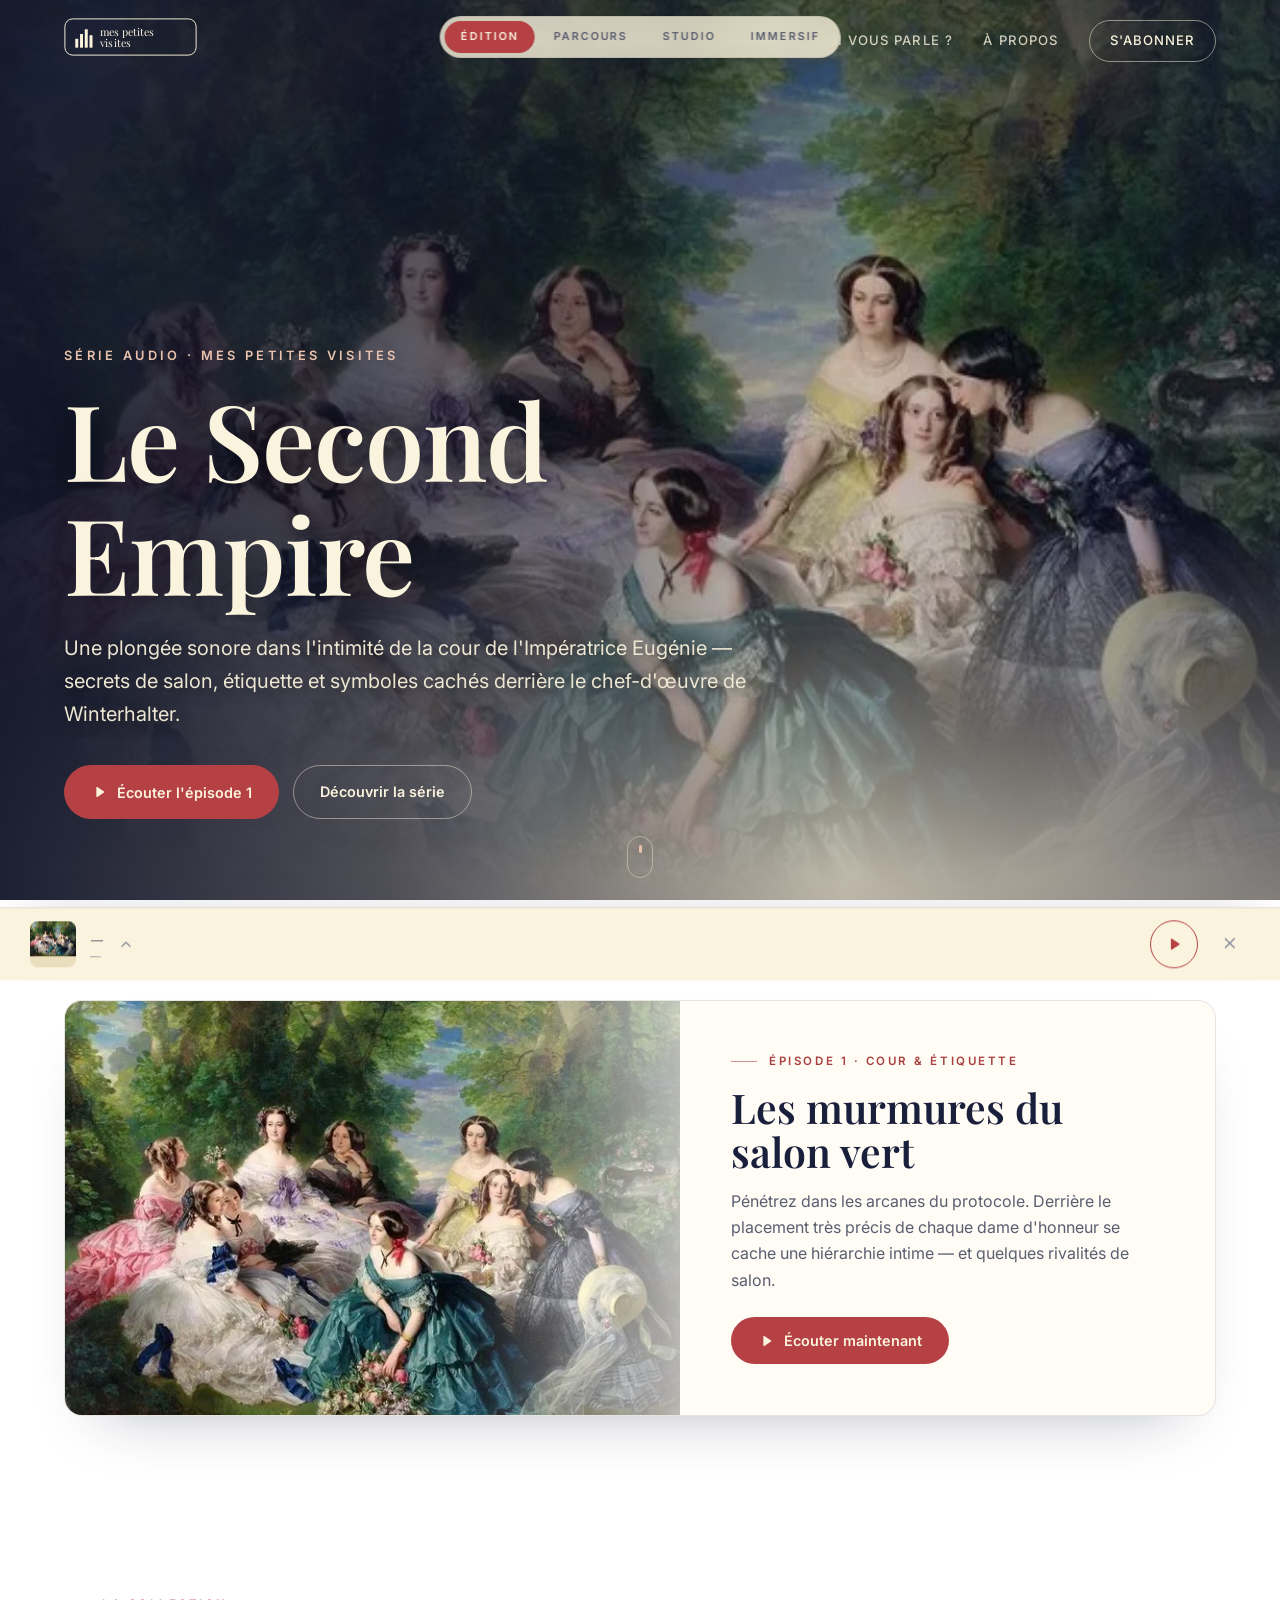
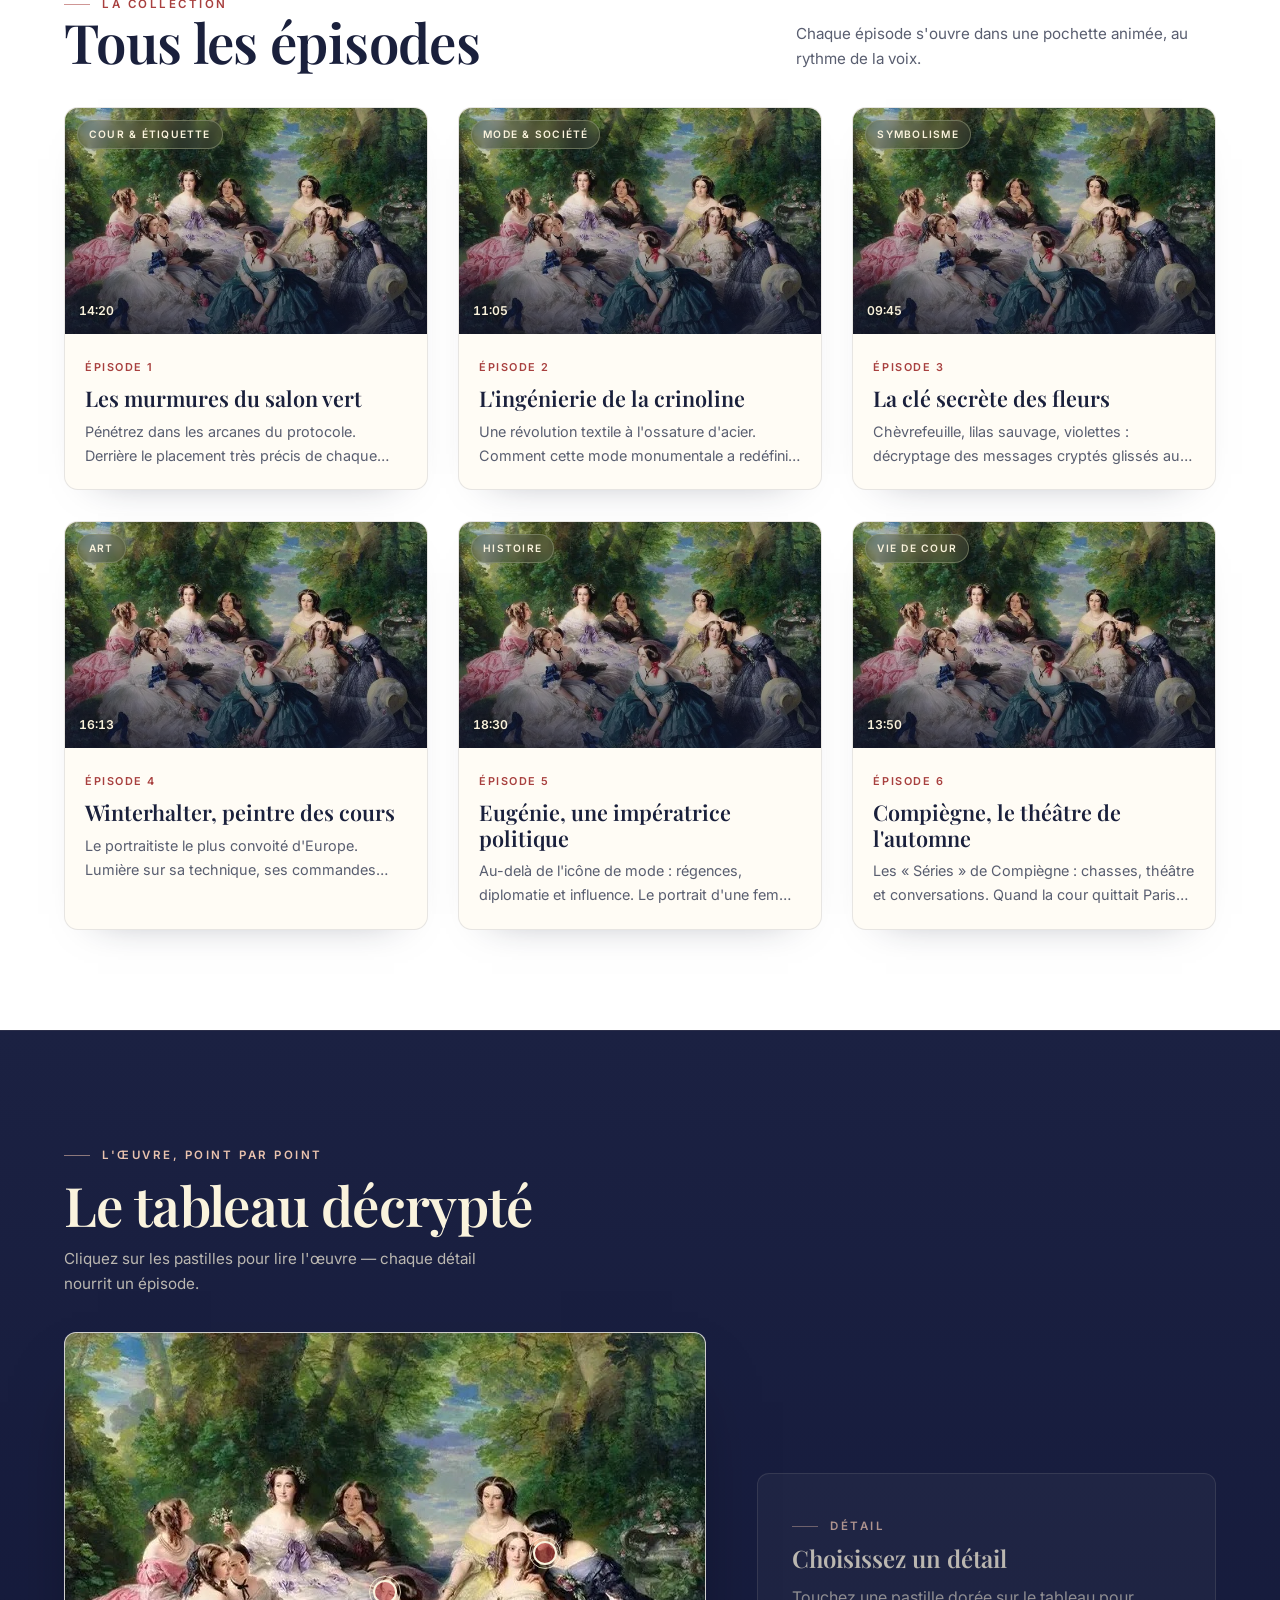
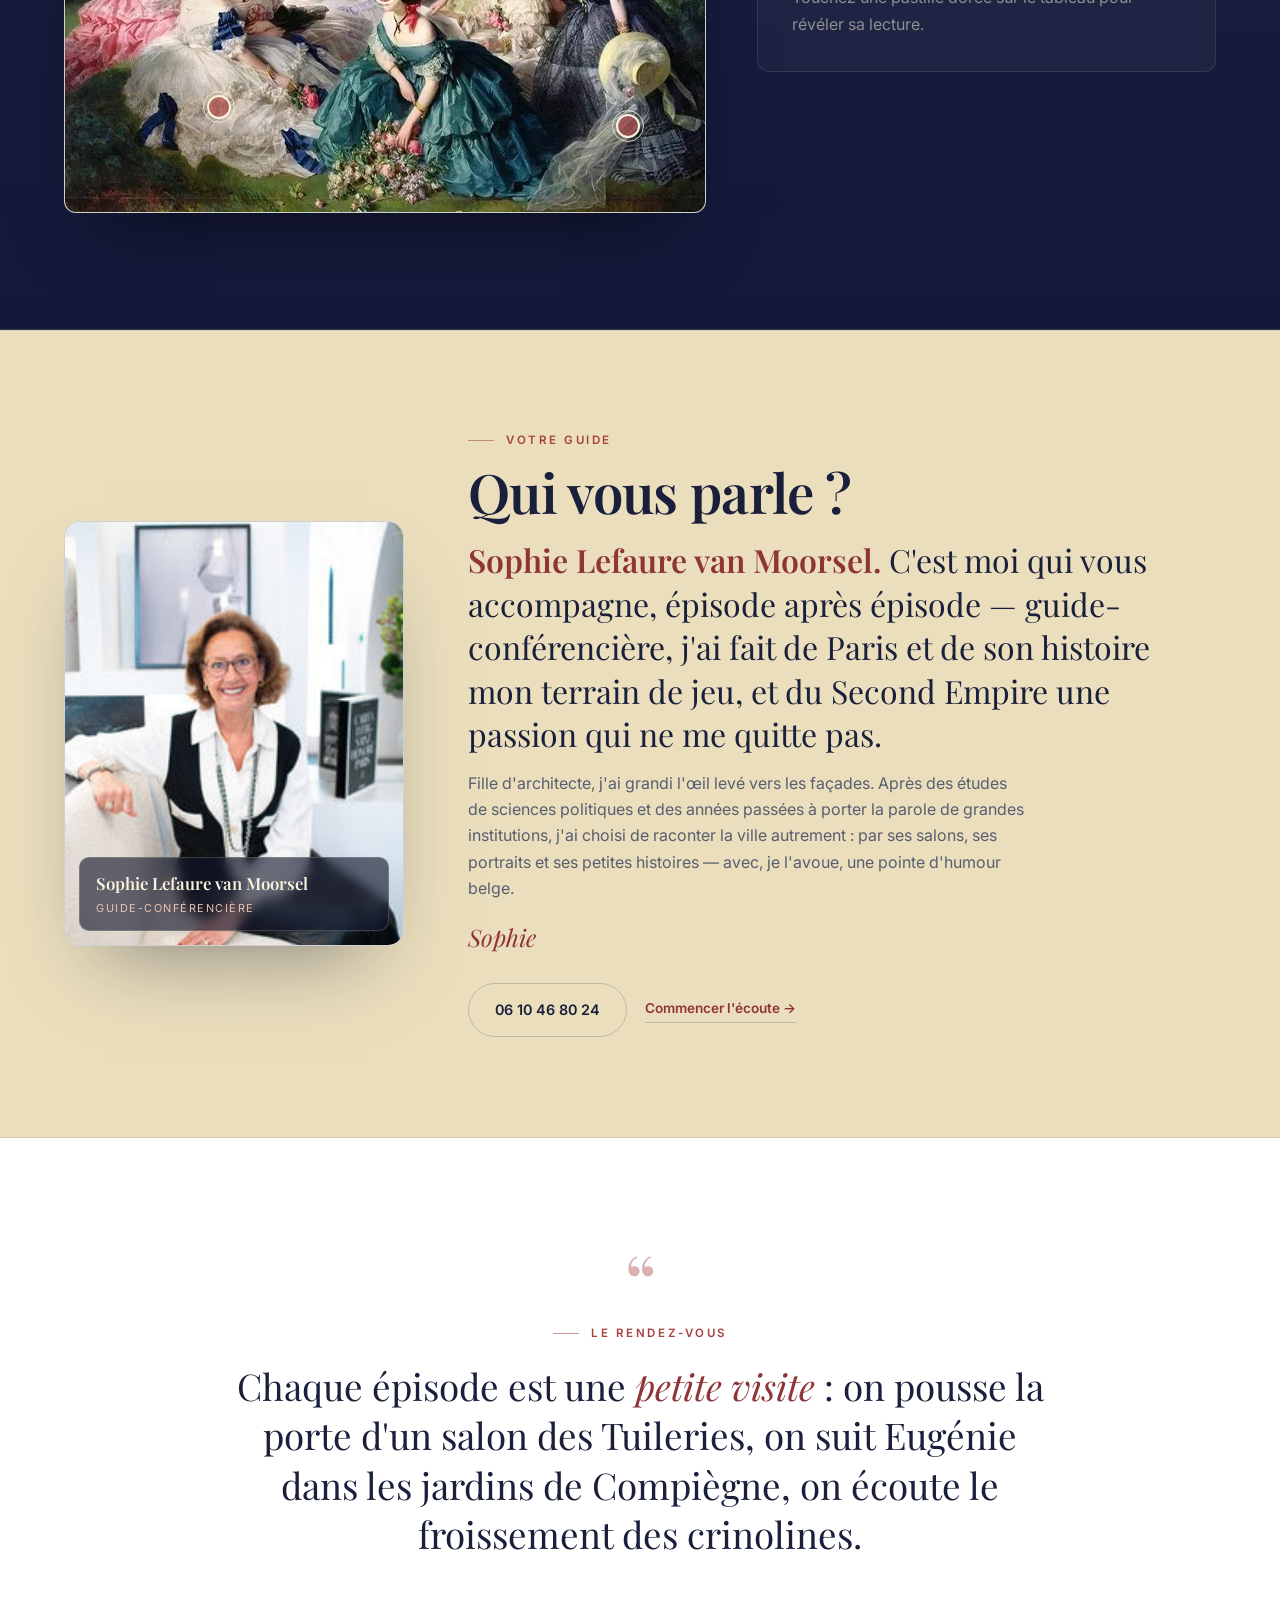
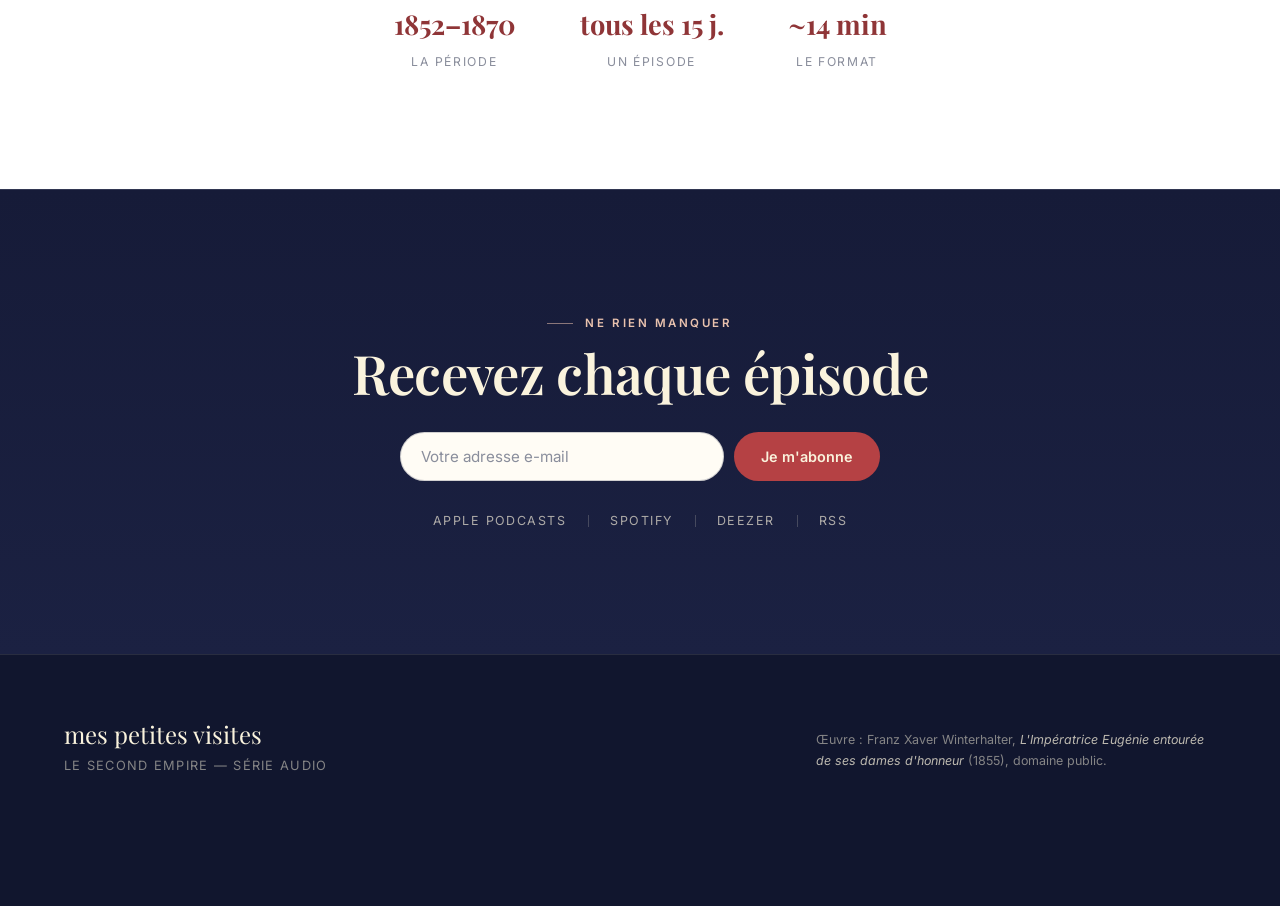
==== commit 6f090132: "Remplace la Gazette par la 4e version « Immersif » (plein écran) - Supprime gazette.html + gazette.c" ====
--- a/index.html
+++ b/index.html
@@ -55,7 +55,7 @@
     <a class="vswitch__opt is-active" href="index.html" aria-current="true">Édition</a>
     <a class="vswitch__opt" href="salon.html">Parcours</a>
     <a class="vswitch__opt" href="studio.html">Studio</a>
-    <a class="vswitch__opt" href="gazette.html">Gazette</a>
+    <a class="vswitch__opt" href="immersif.html">Immersif</a>
   </div>
 
   <!-- ============ NAVBAR ============ -->
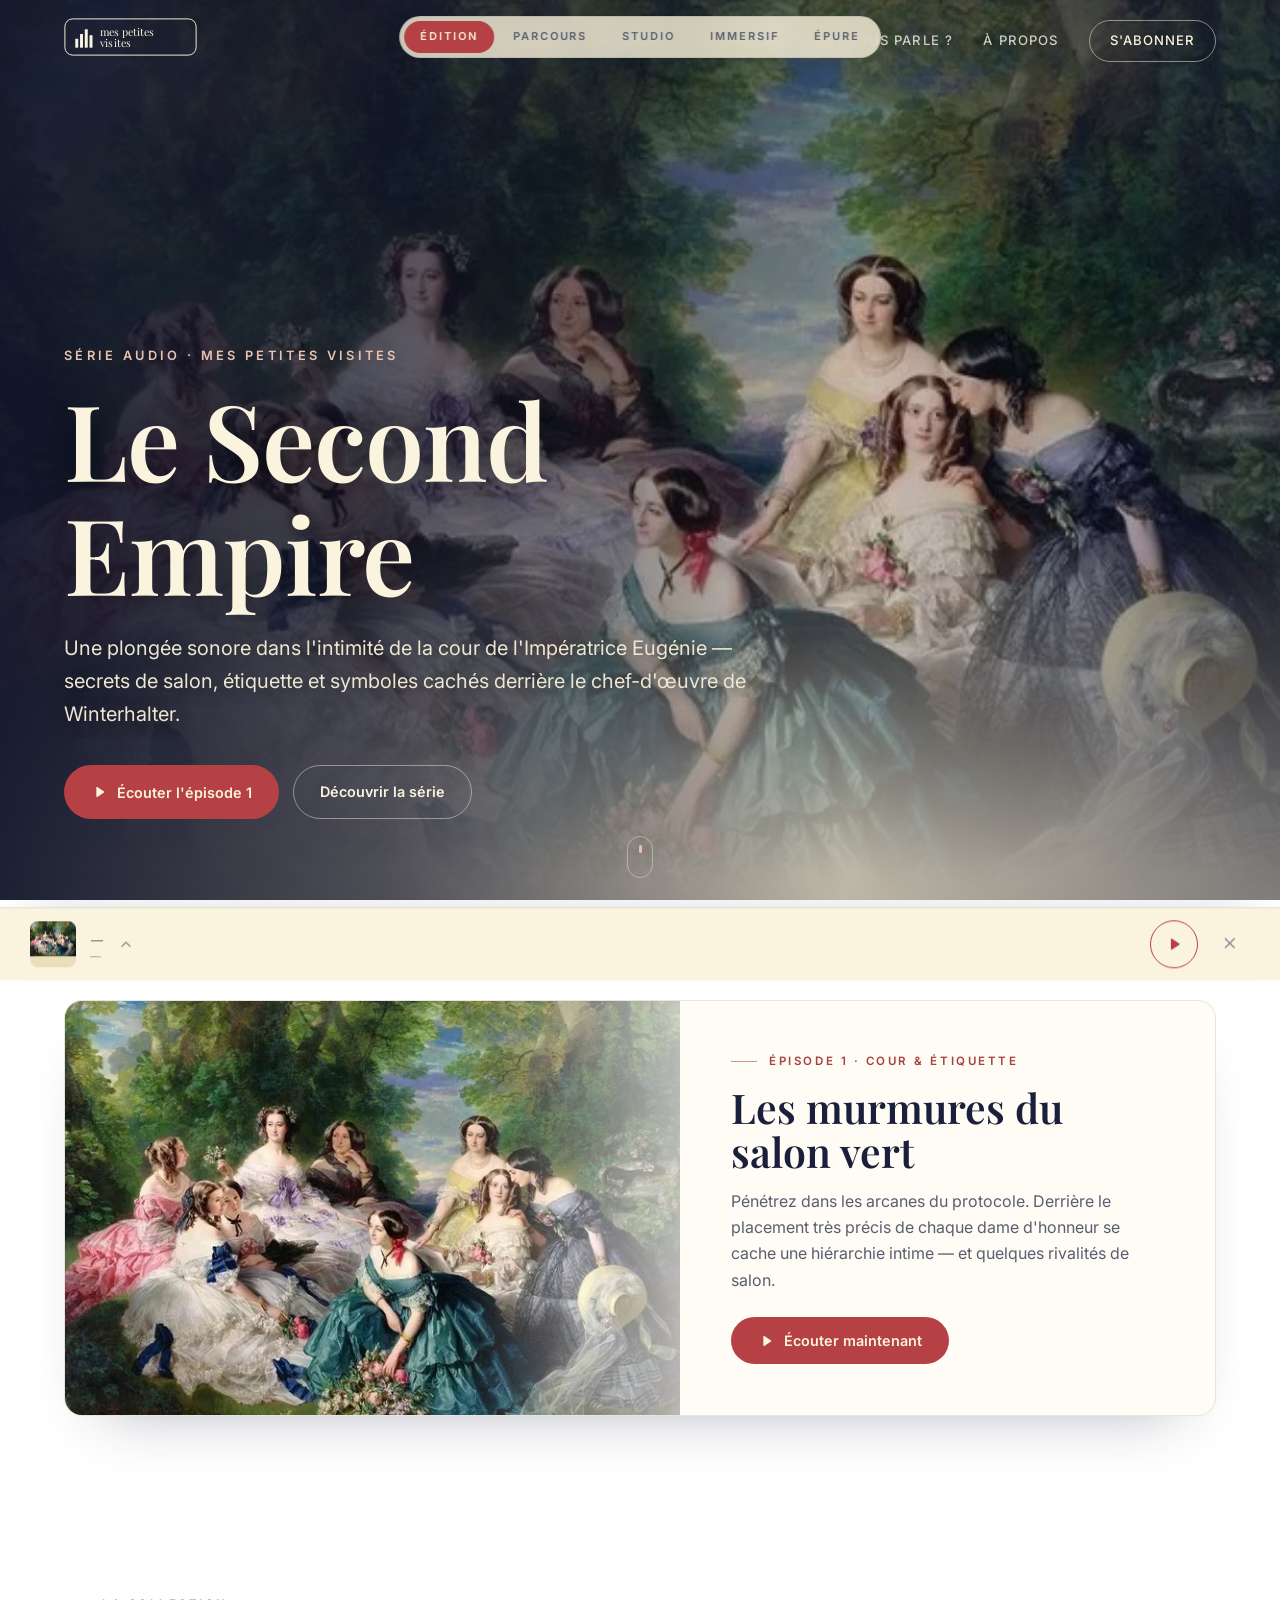
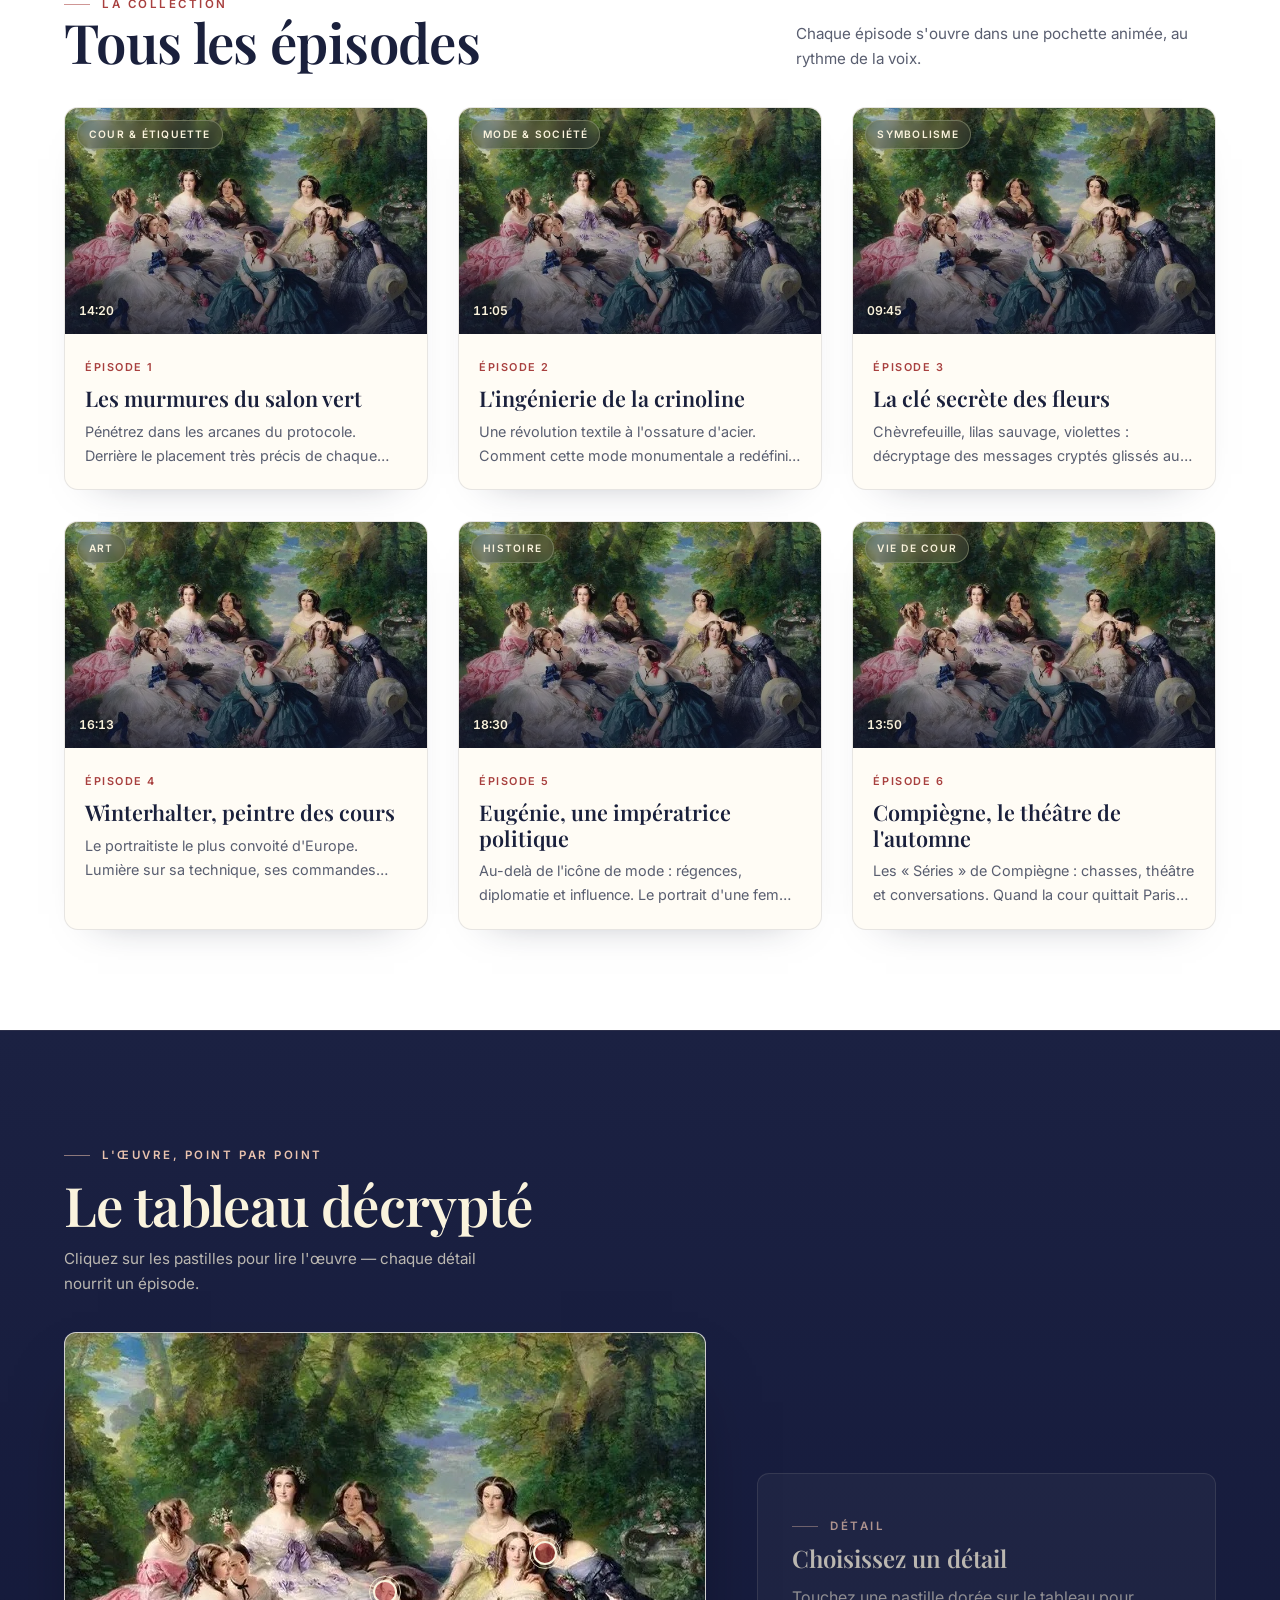
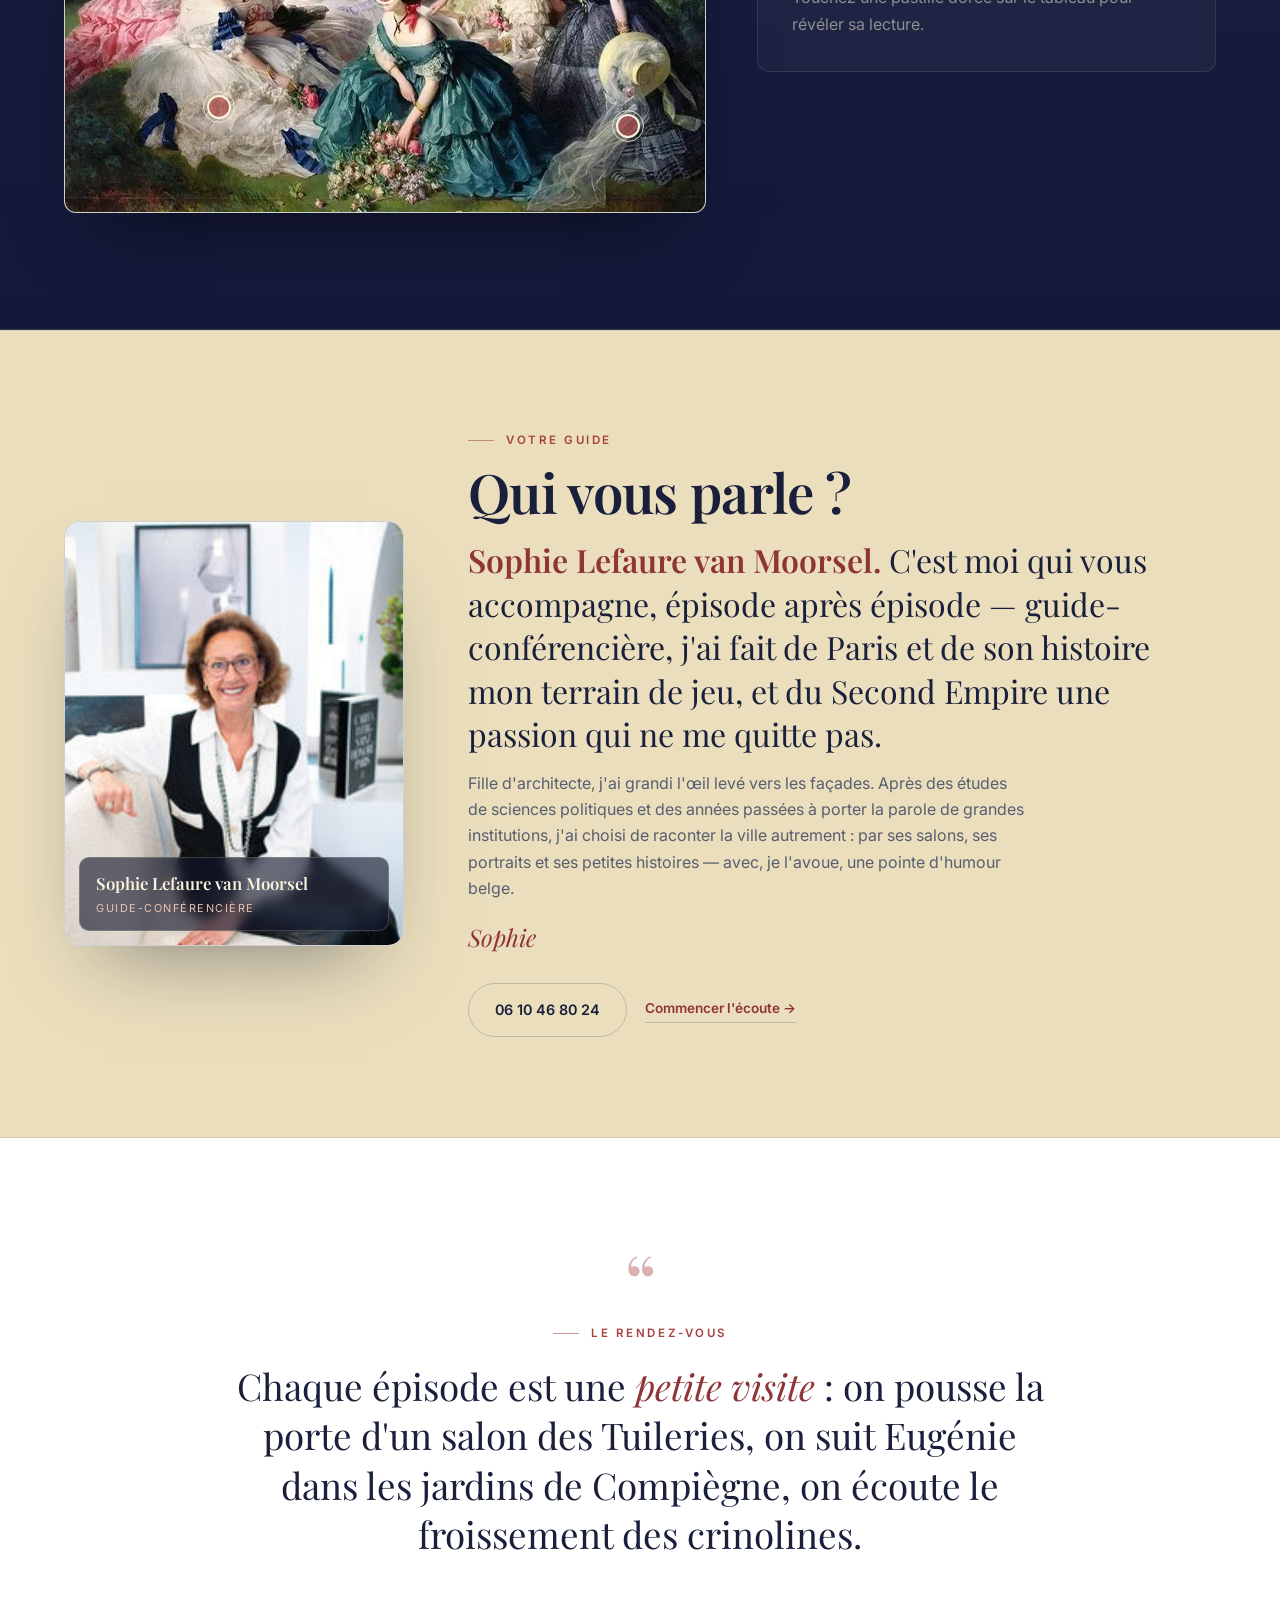
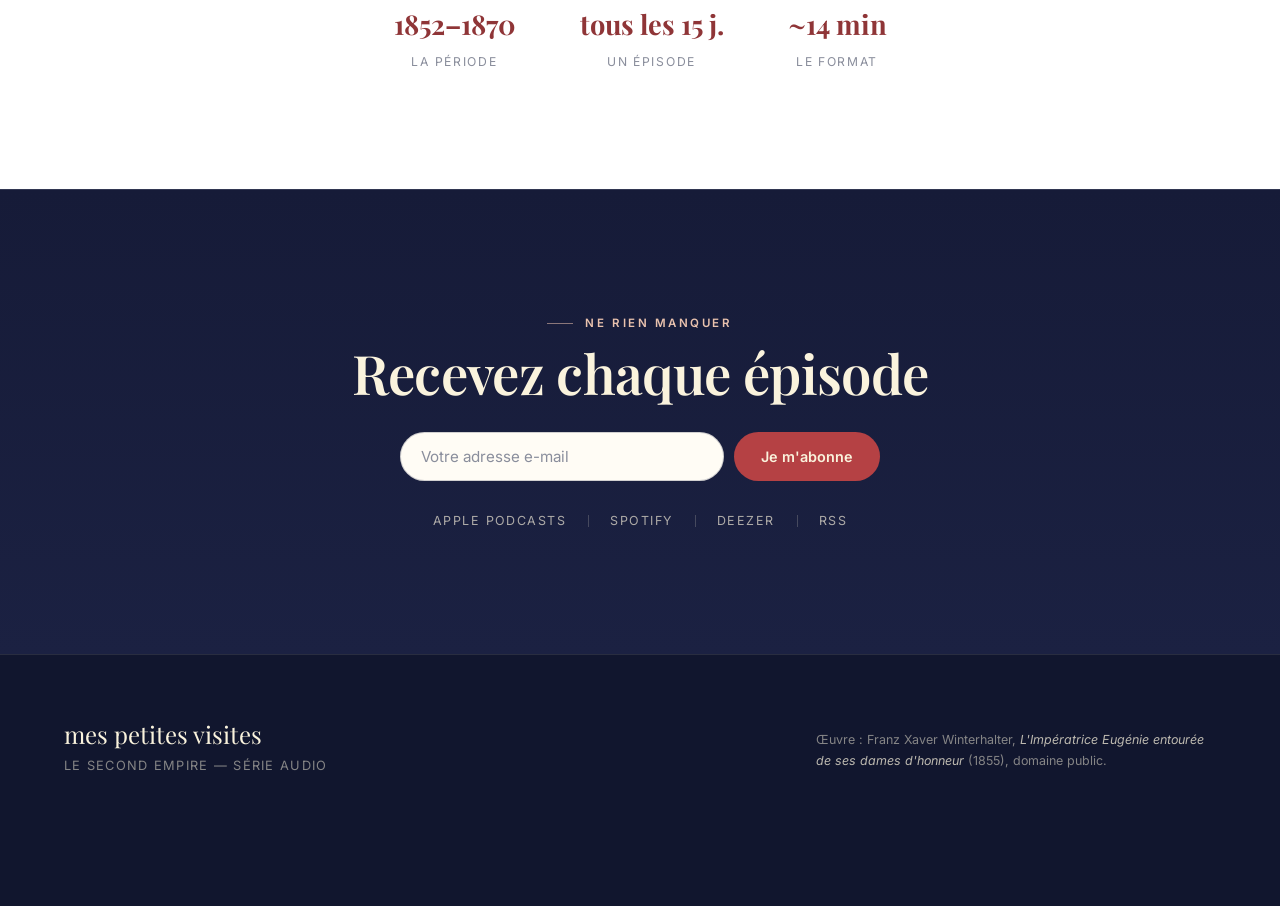
==== commit 2aac3d7e: "Ajoute la 5e version « Épure » (contemporain / minimal) - Nouvelle page epure.html + assets/css/epur" ====
--- a/index.html
+++ b/index.html
@@ -56,6 +56,7 @@
     <a class="vswitch__opt" href="salon.html">Parcours</a>
     <a class="vswitch__opt" href="studio.html">Studio</a>
     <a class="vswitch__opt" href="immersif.html">Immersif</a>
+    <a class="vswitch__opt" href="epure.html">Épure</a>
   </div>
 
   <!-- ============ NAVBAR ============ -->
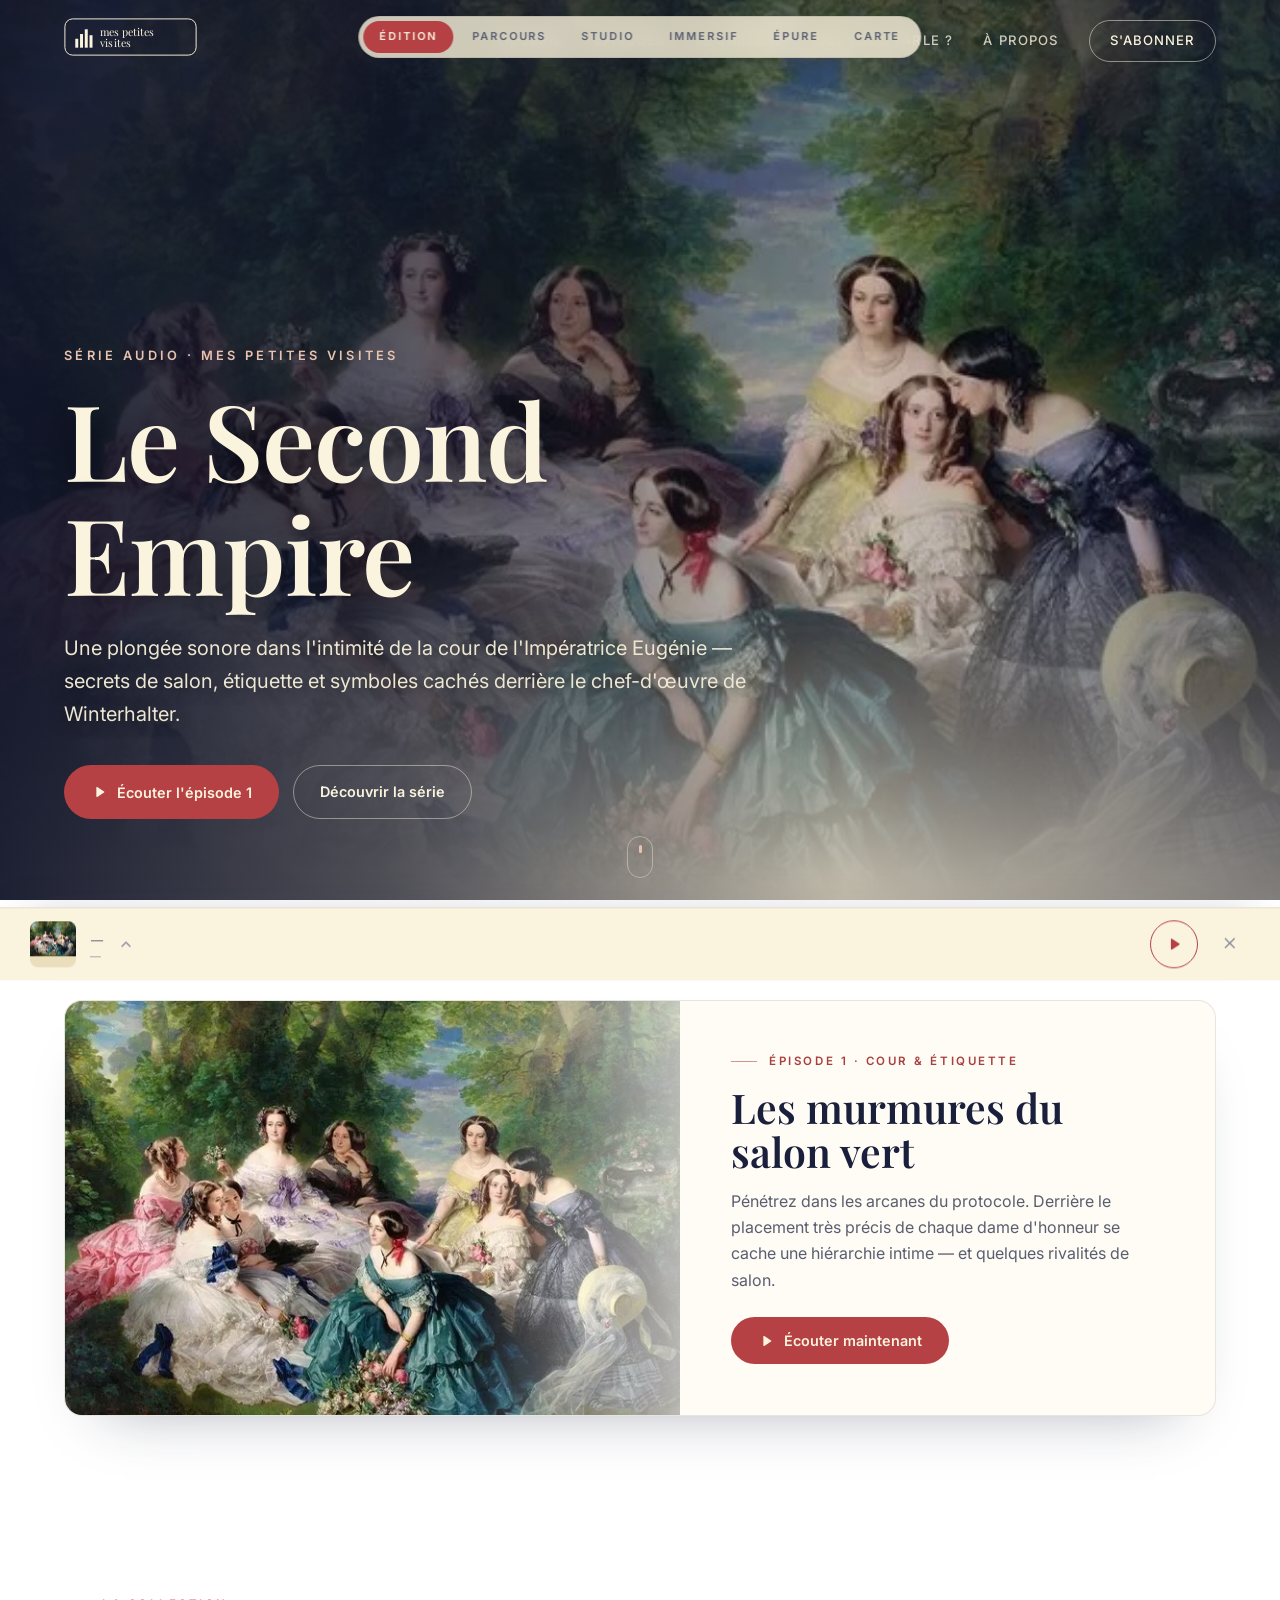
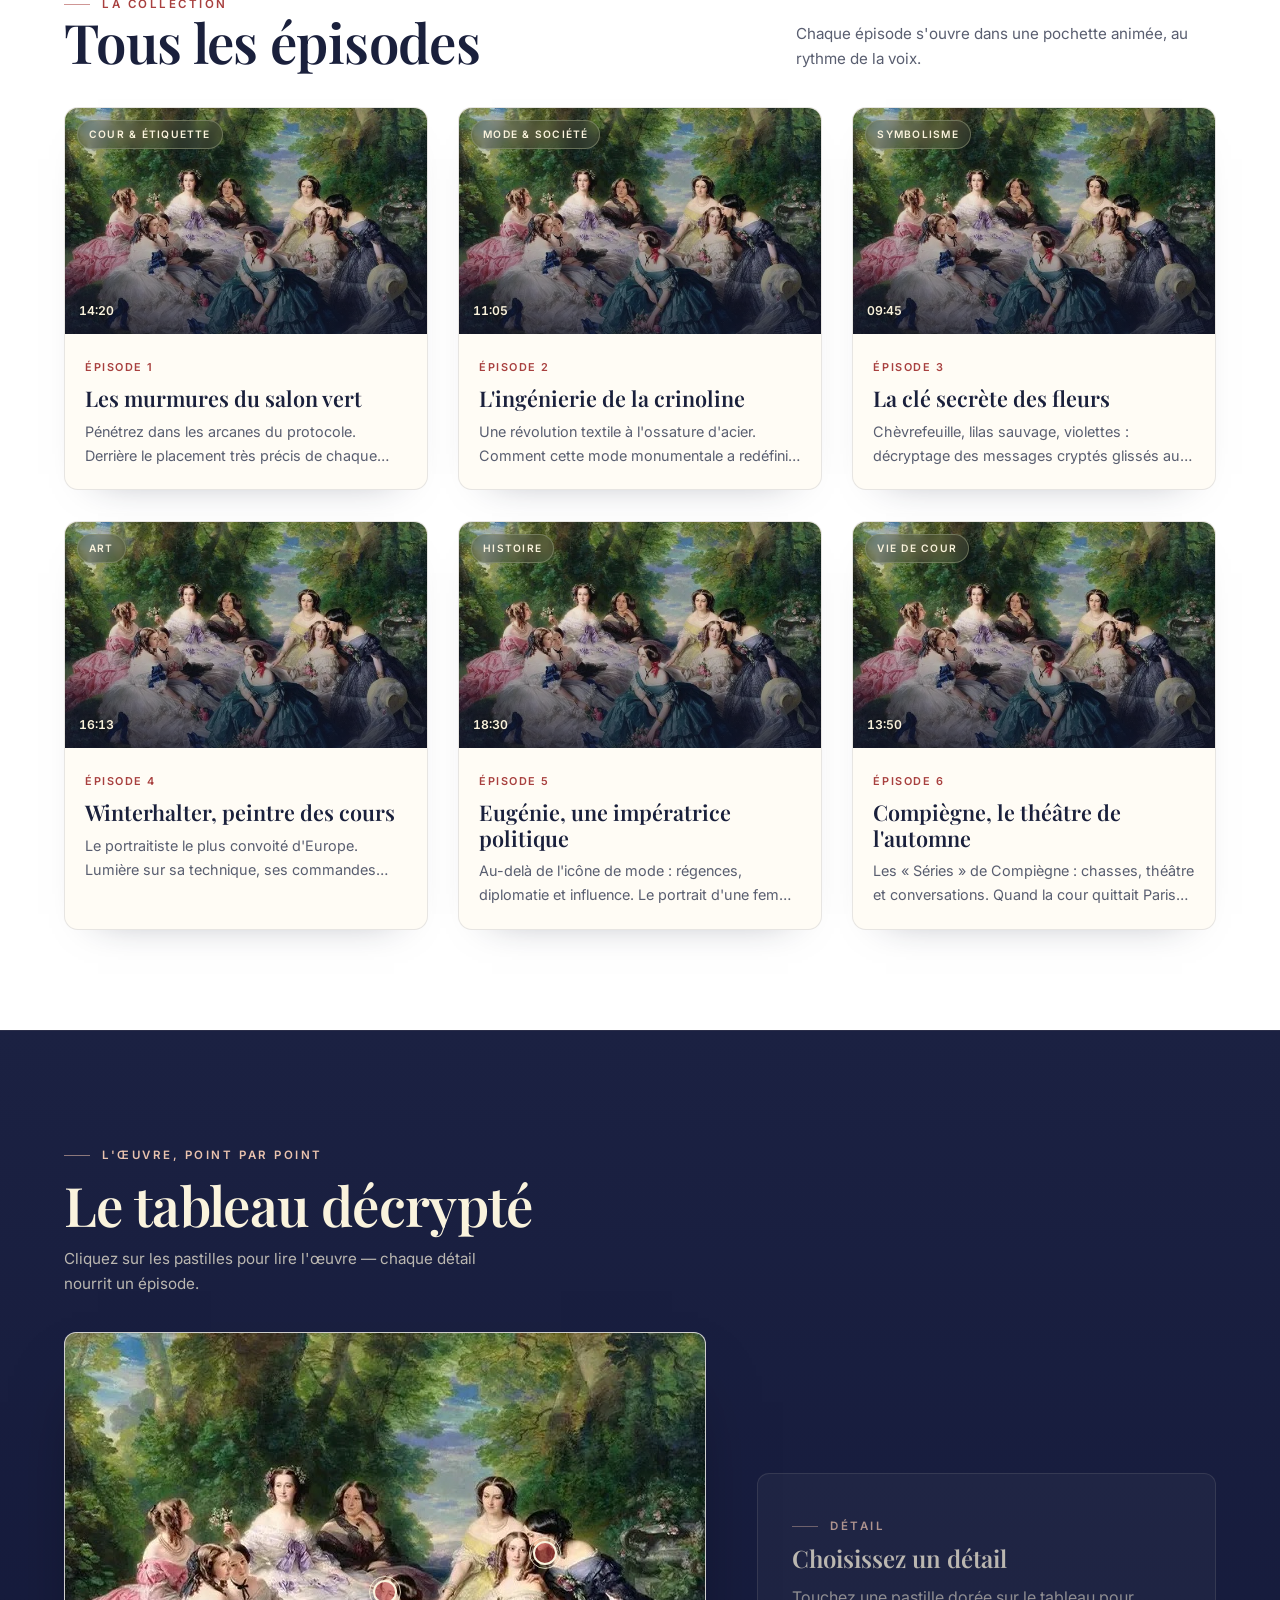
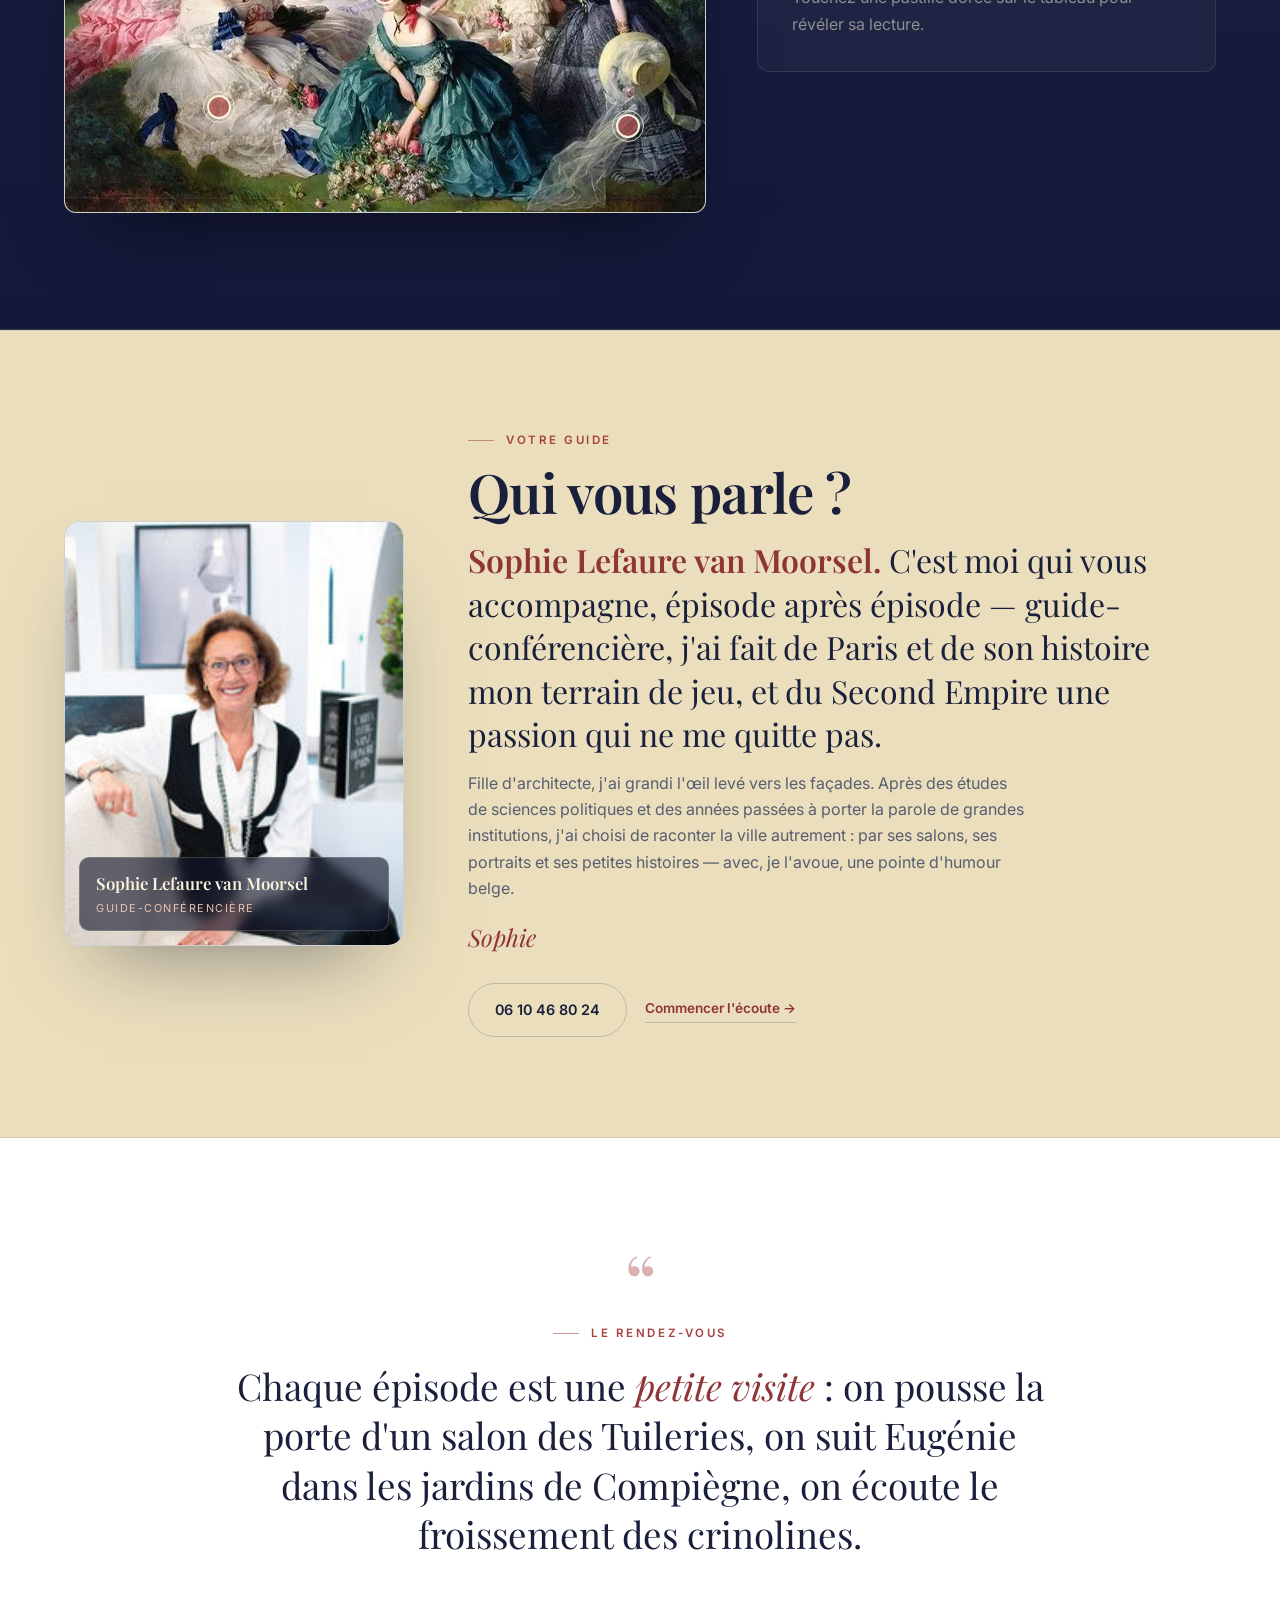
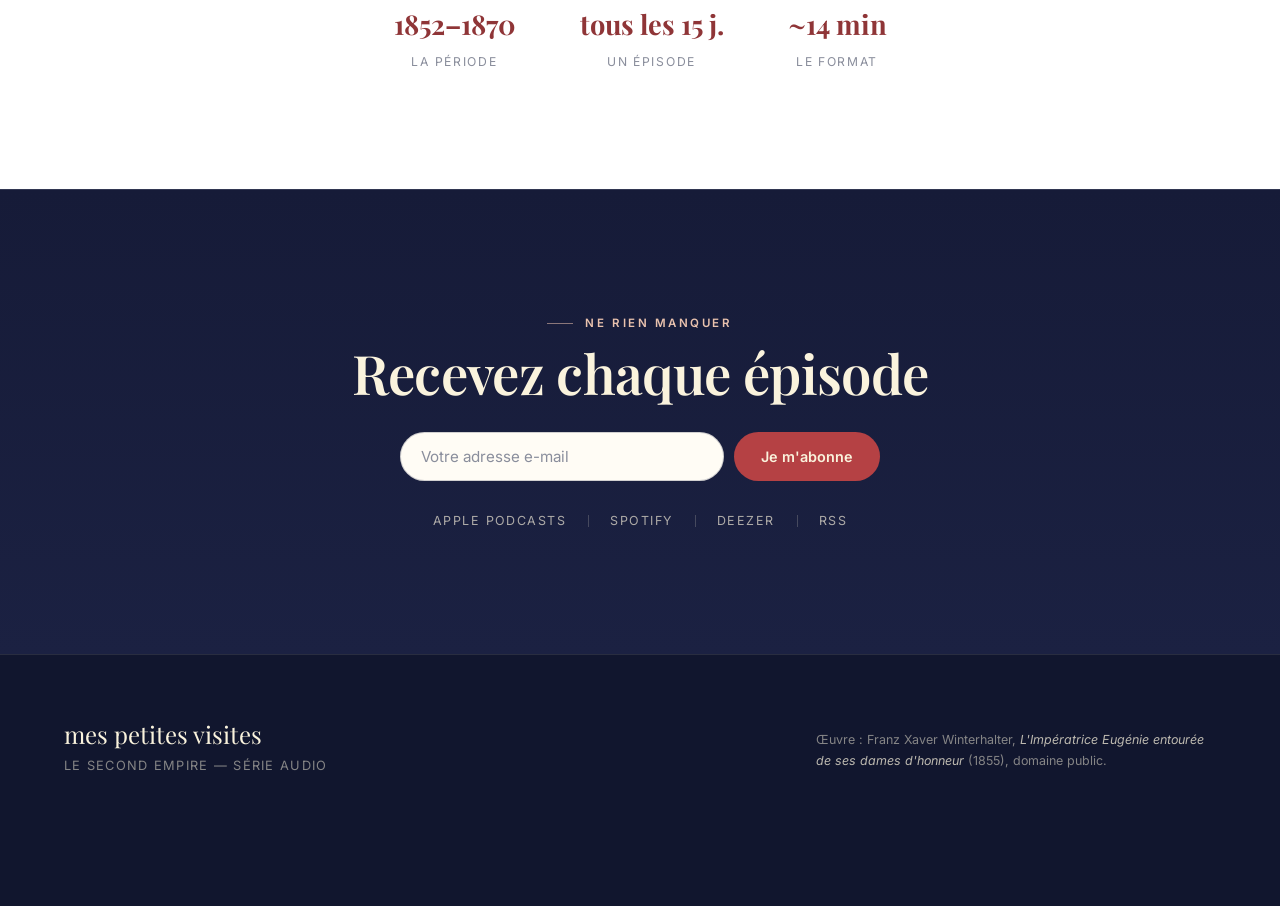
==== commit 8c0530f7: "Ajoute la 6e version « Carte » (carte ancienne / itinéraire) - Nouvelle page carte.html + assets/css" ====
--- a/index.html
+++ b/index.html
@@ -57,6 +57,7 @@
     <a class="vswitch__opt" href="studio.html">Studio</a>
     <a class="vswitch__opt" href="immersif.html">Immersif</a>
     <a class="vswitch__opt" href="epure.html">Épure</a>
+    <a class="vswitch__opt" href="carte.html">Carte</a>
   </div>
 
   <!-- ============ NAVBAR ============ -->
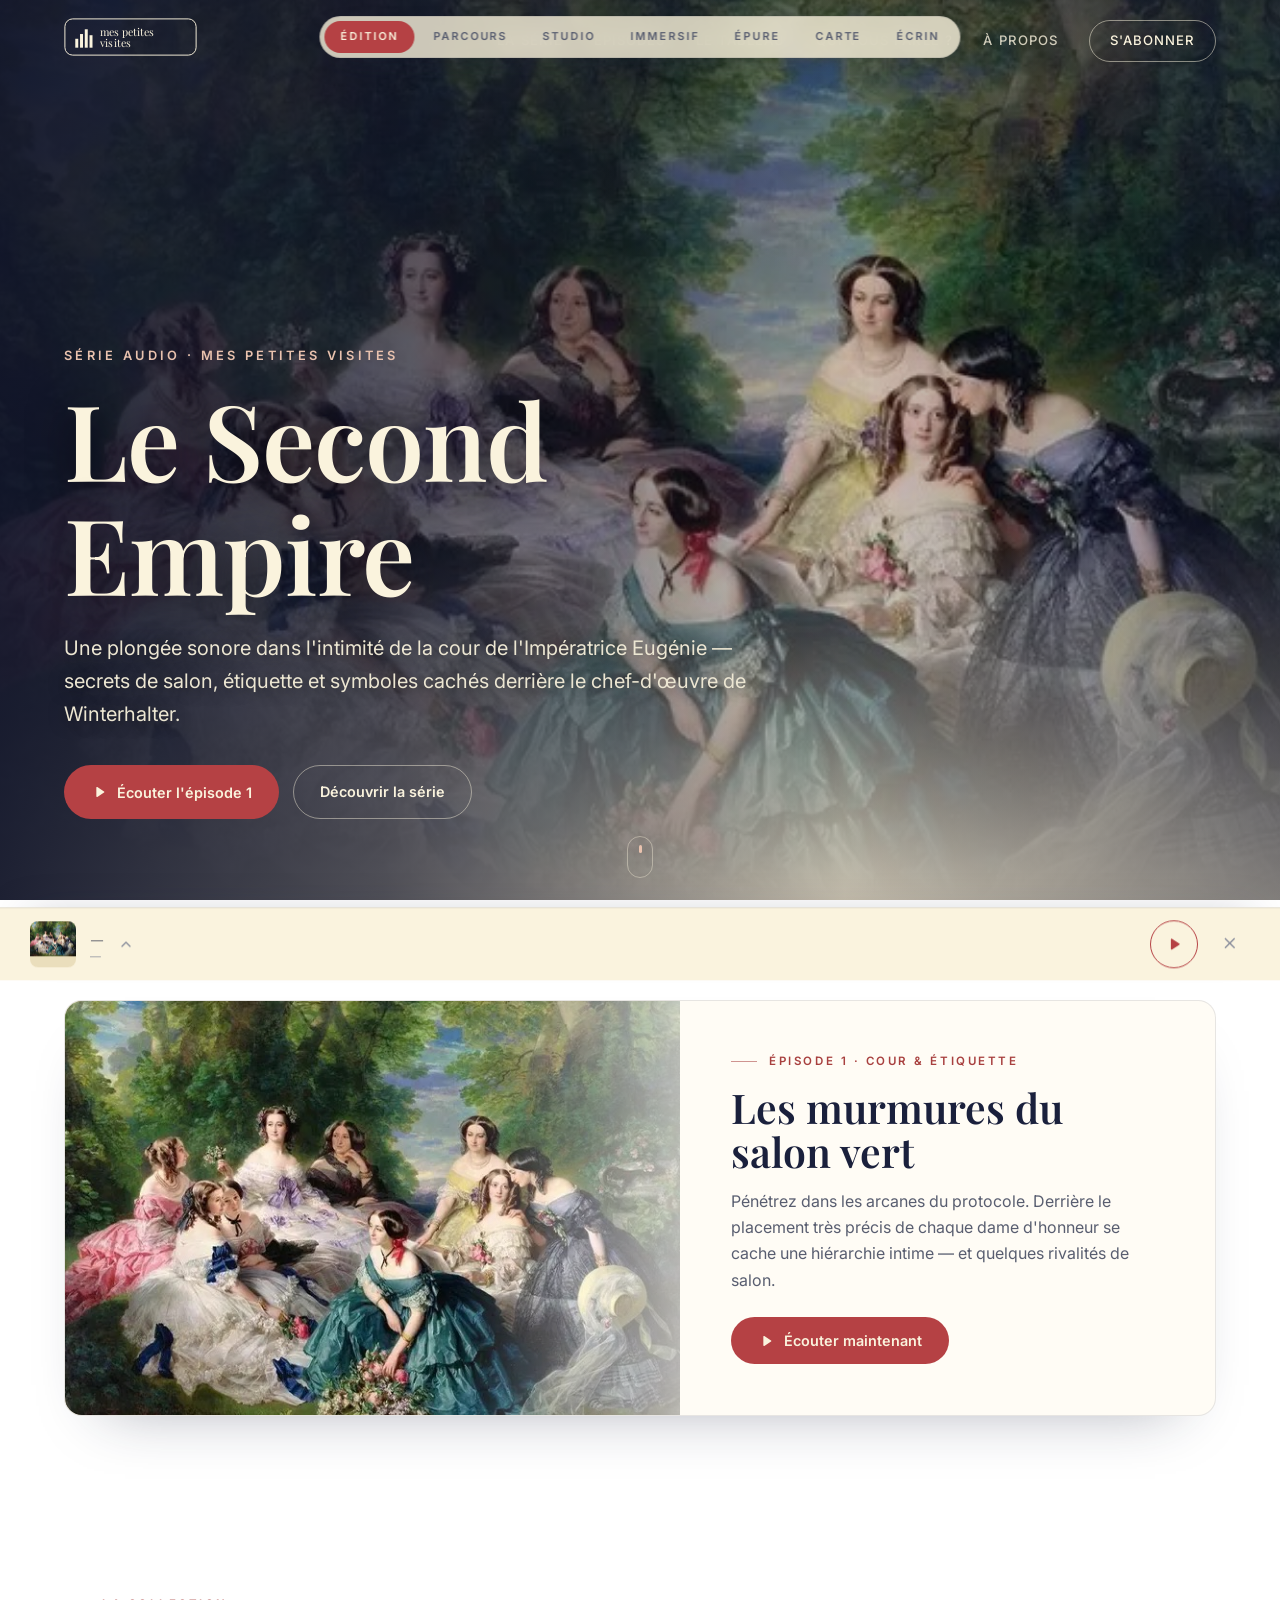
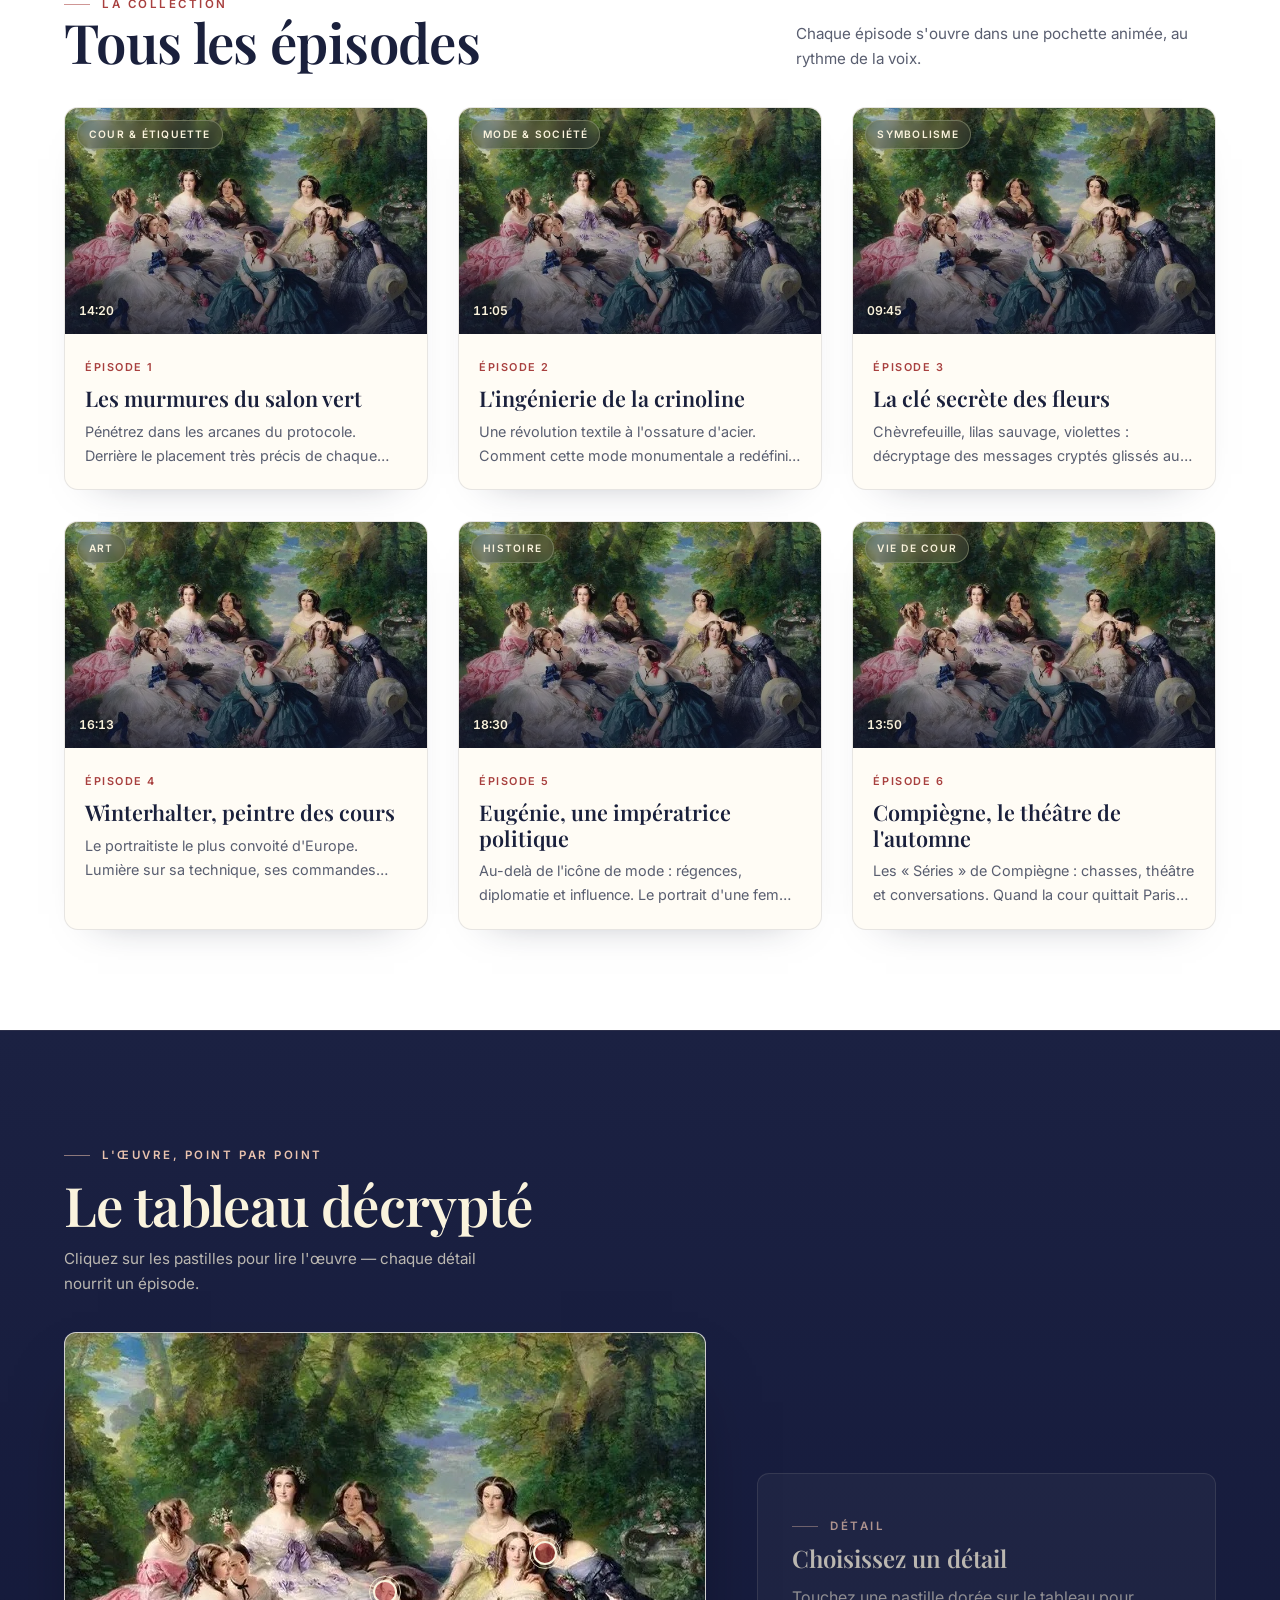
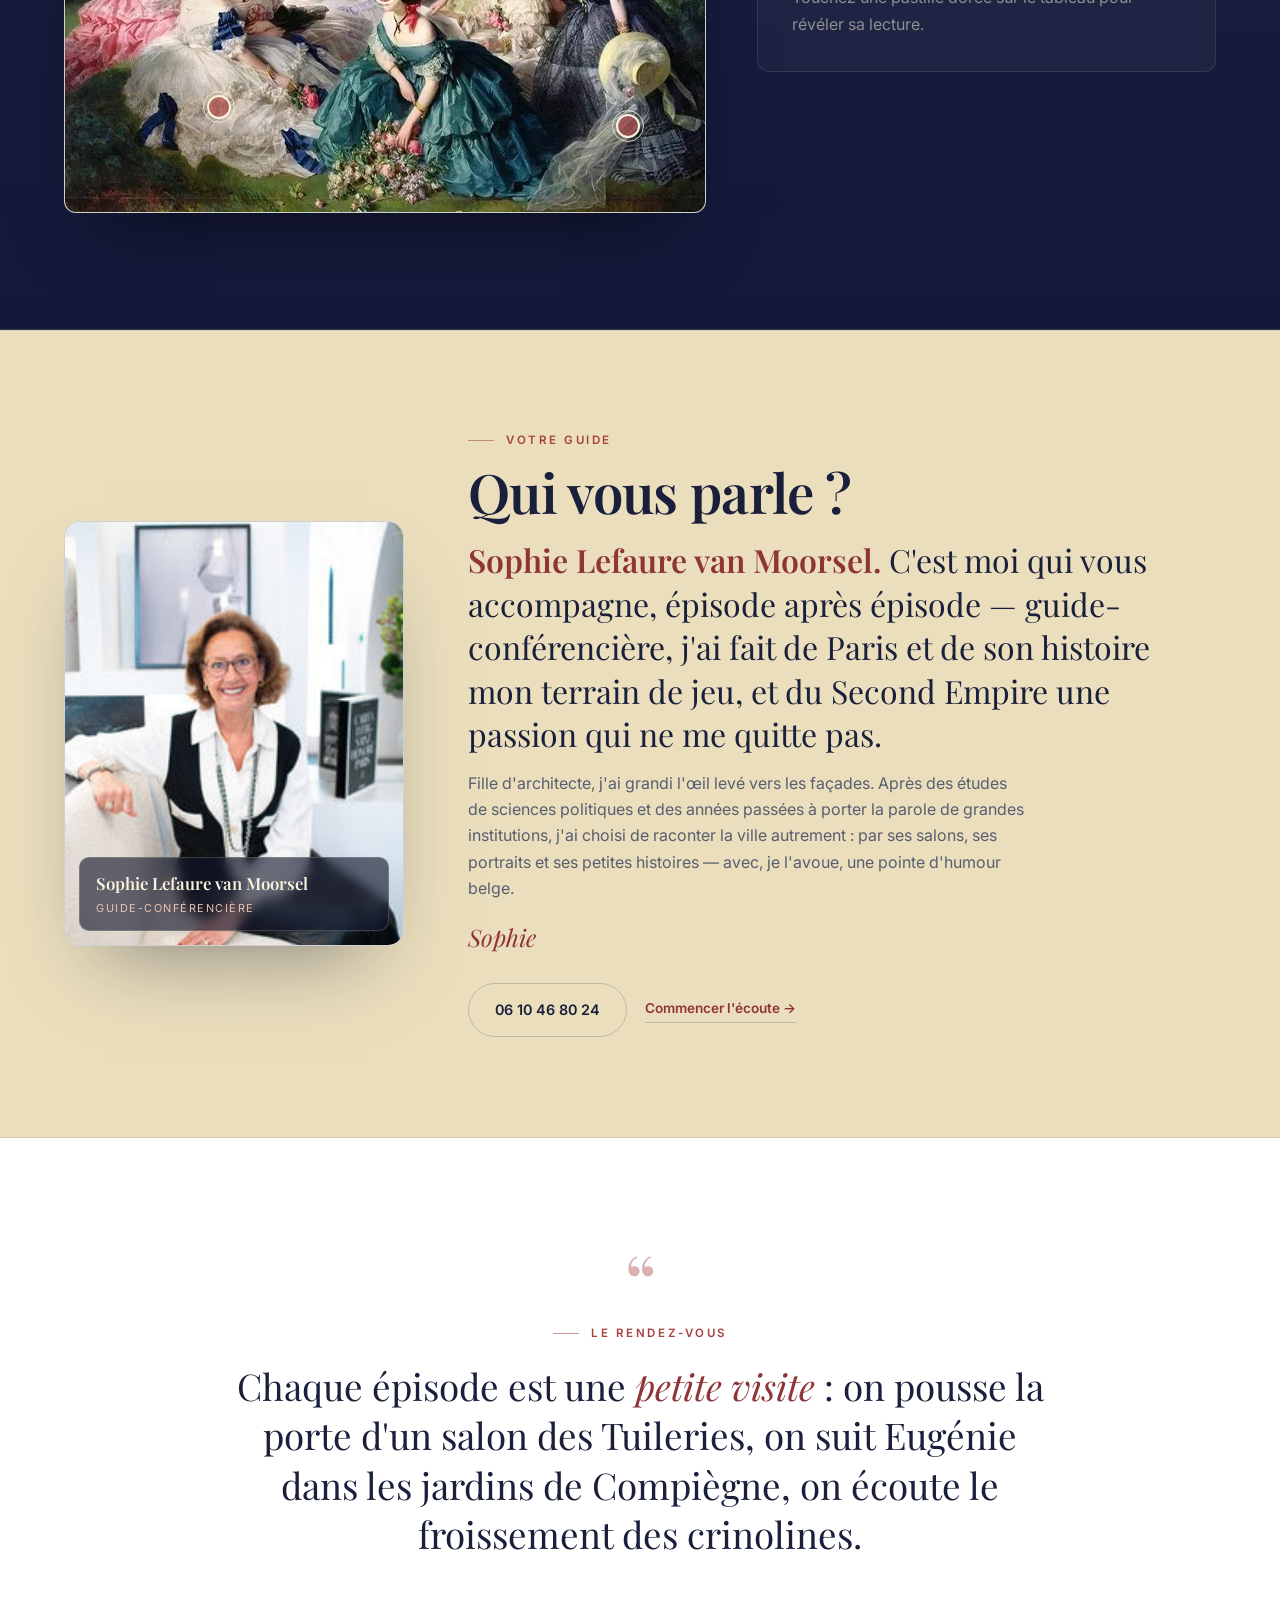
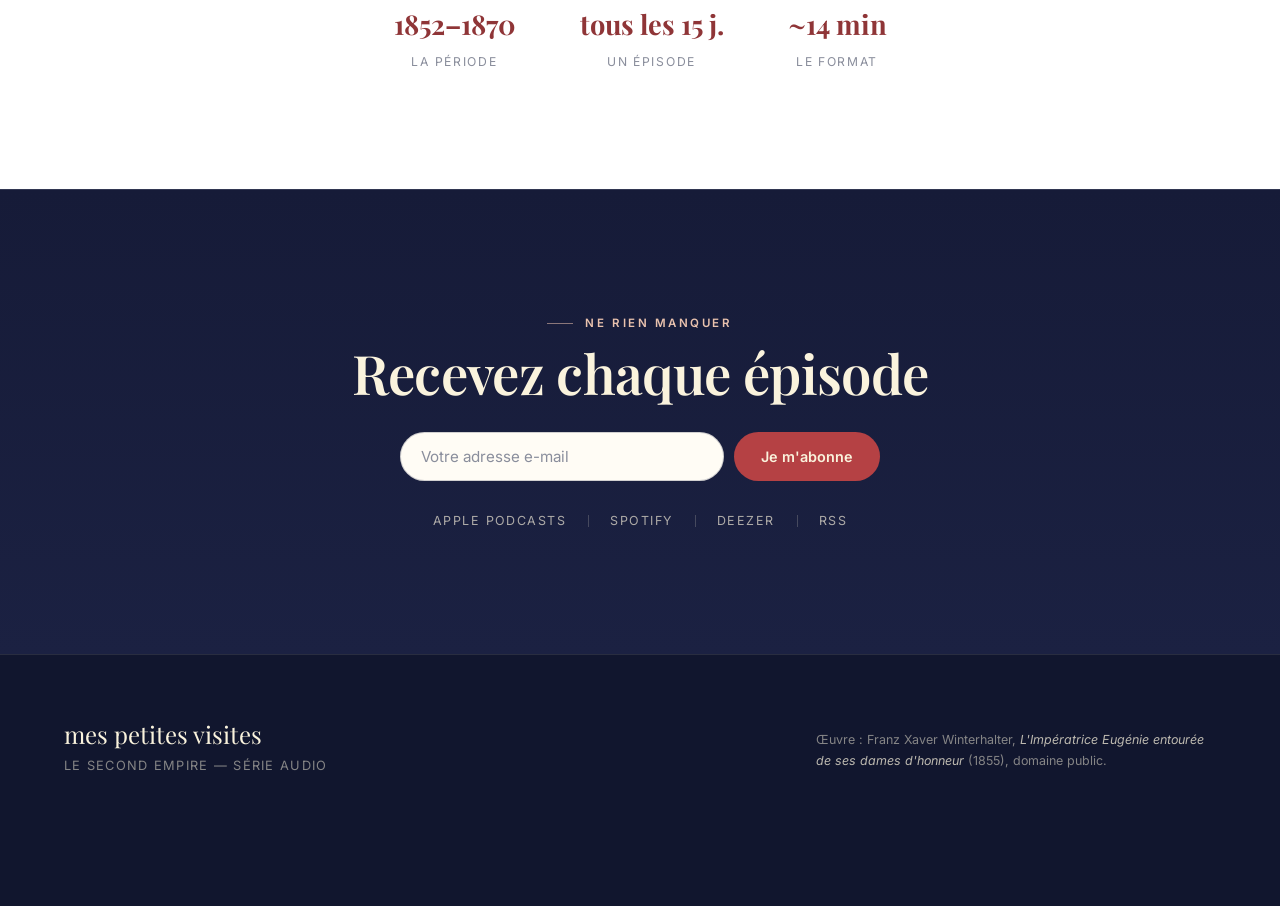
==== commit 7ec38574: "Ajoute la version « Écrin » (haute couture numérique, d'après ta référence) Reproduit le style envoy" ====
--- a/index.html
+++ b/index.html
@@ -58,6 +58,7 @@
     <a class="vswitch__opt" href="immersif.html">Immersif</a>
     <a class="vswitch__opt" href="epure.html">Épure</a>
     <a class="vswitch__opt" href="carte.html">Carte</a>
+    <a class="vswitch__opt" href="ecrin.html">Écrin</a>
   </div>
 
   <!-- ============ NAVBAR ============ -->
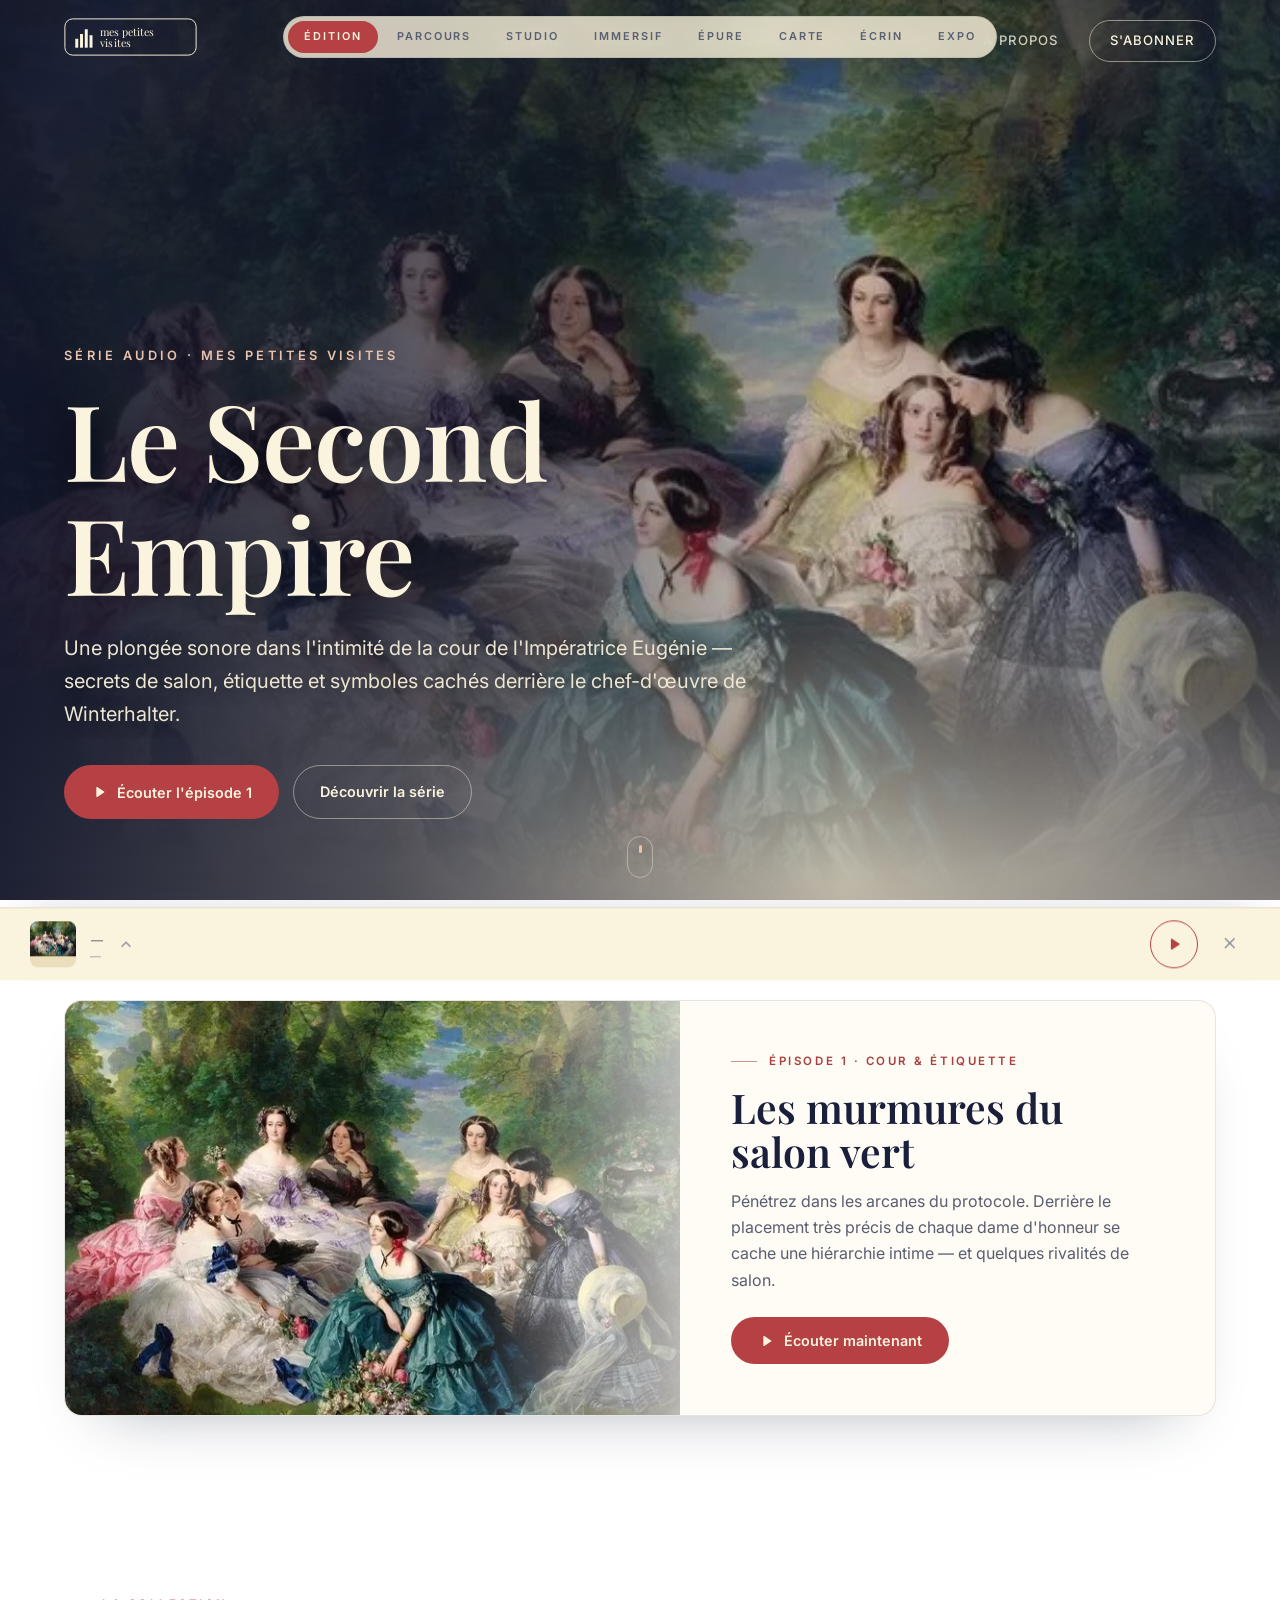
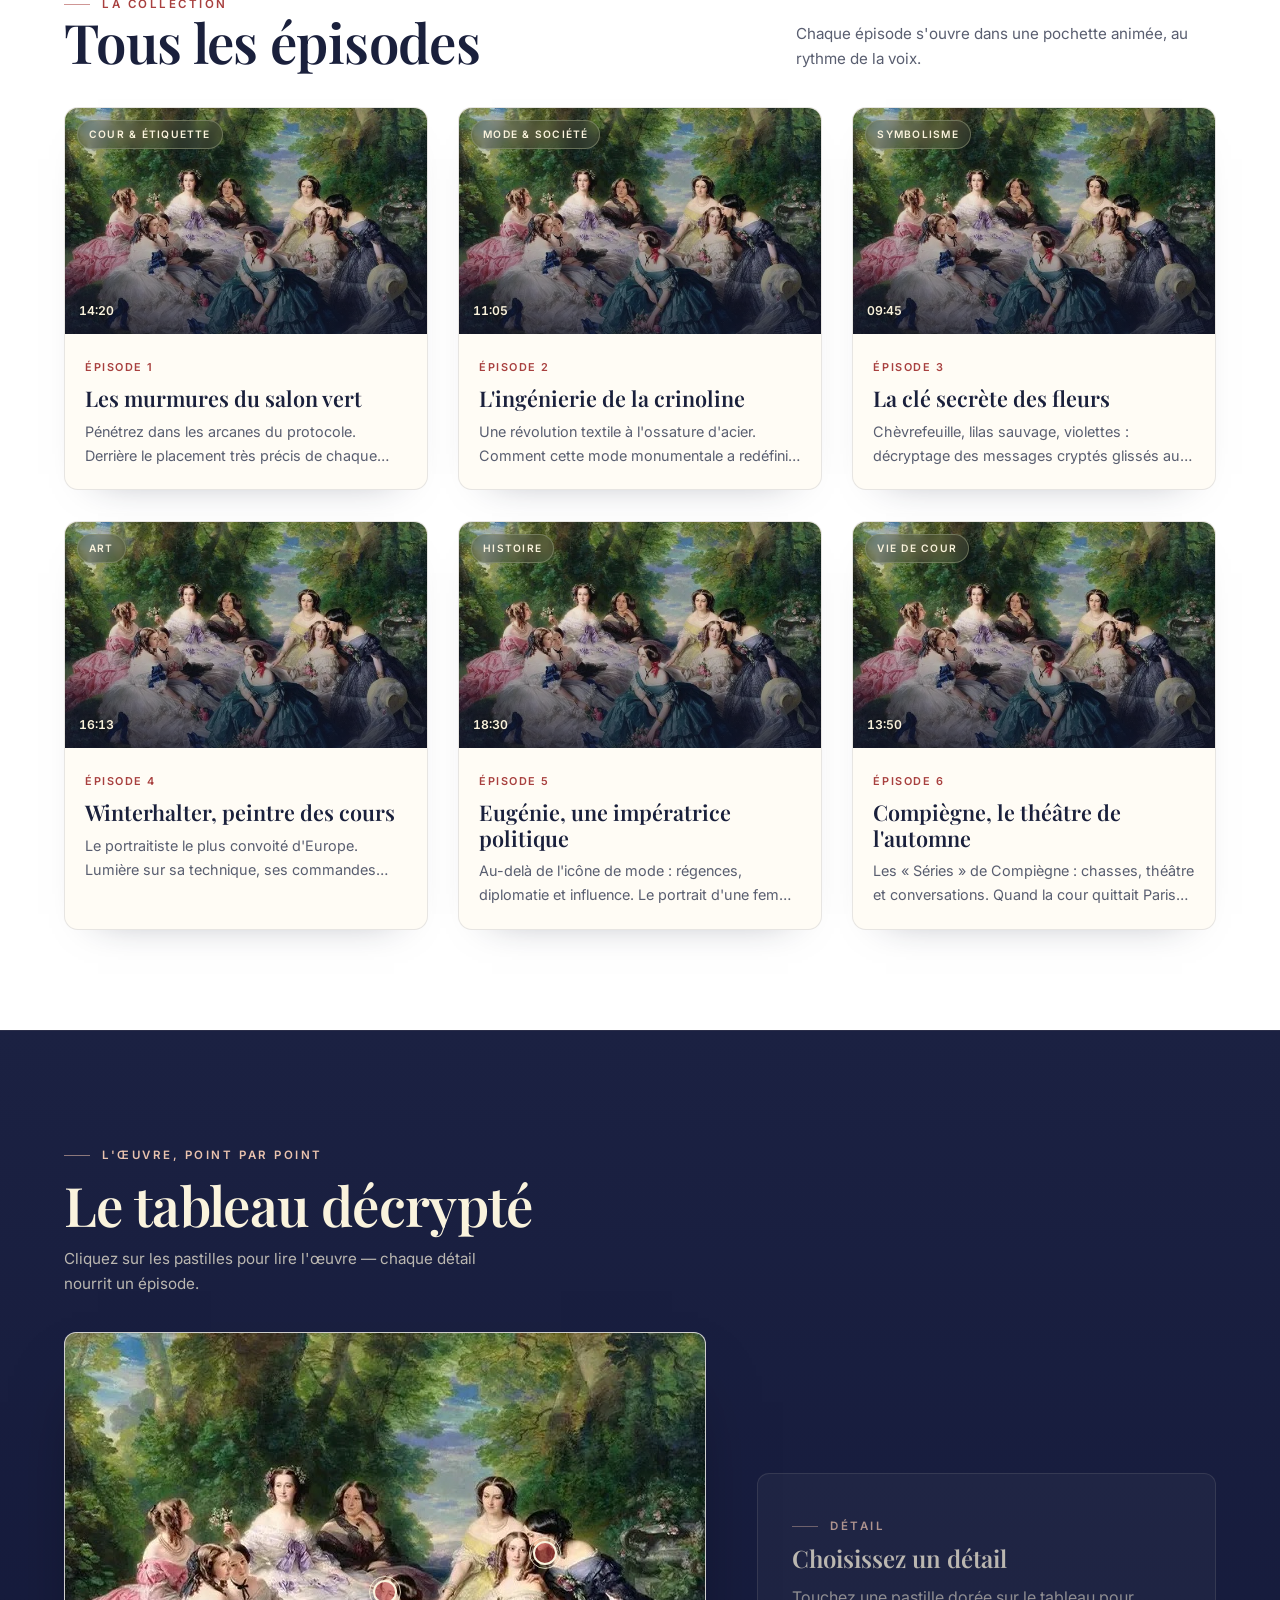
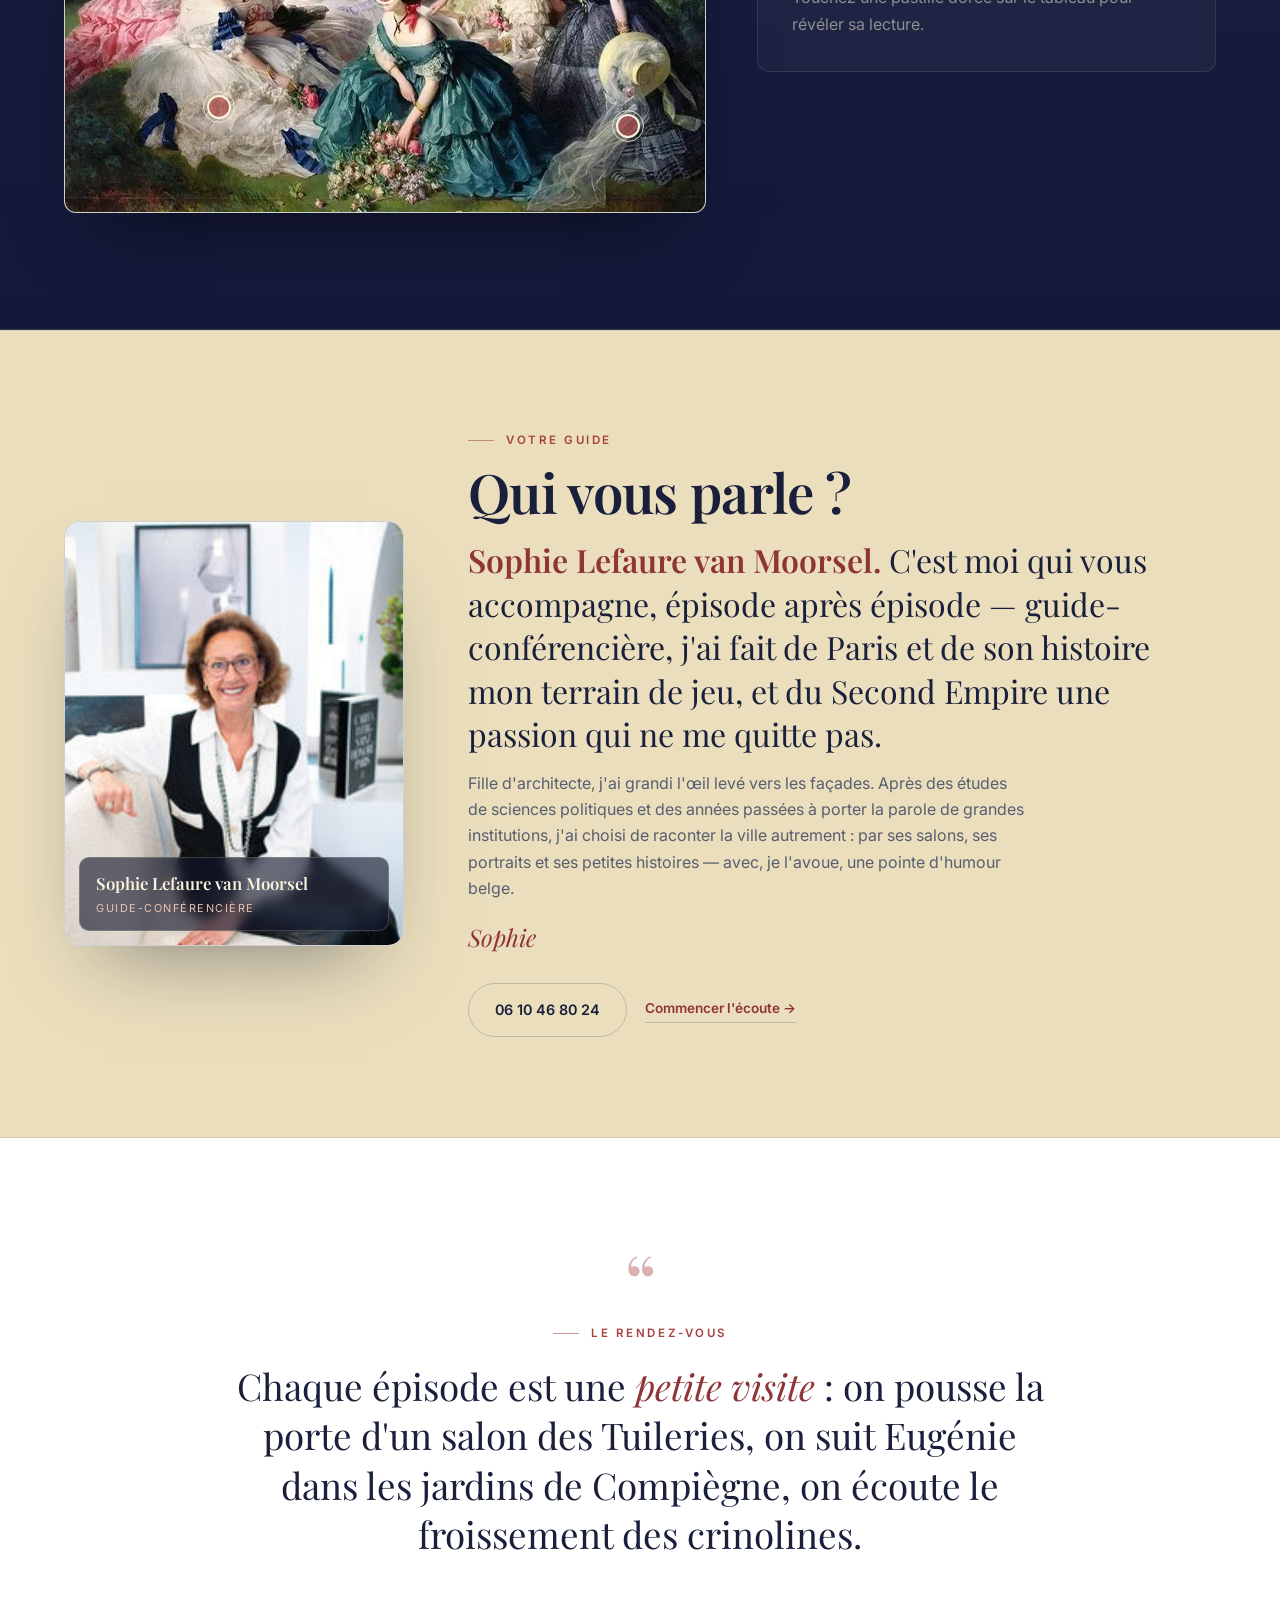
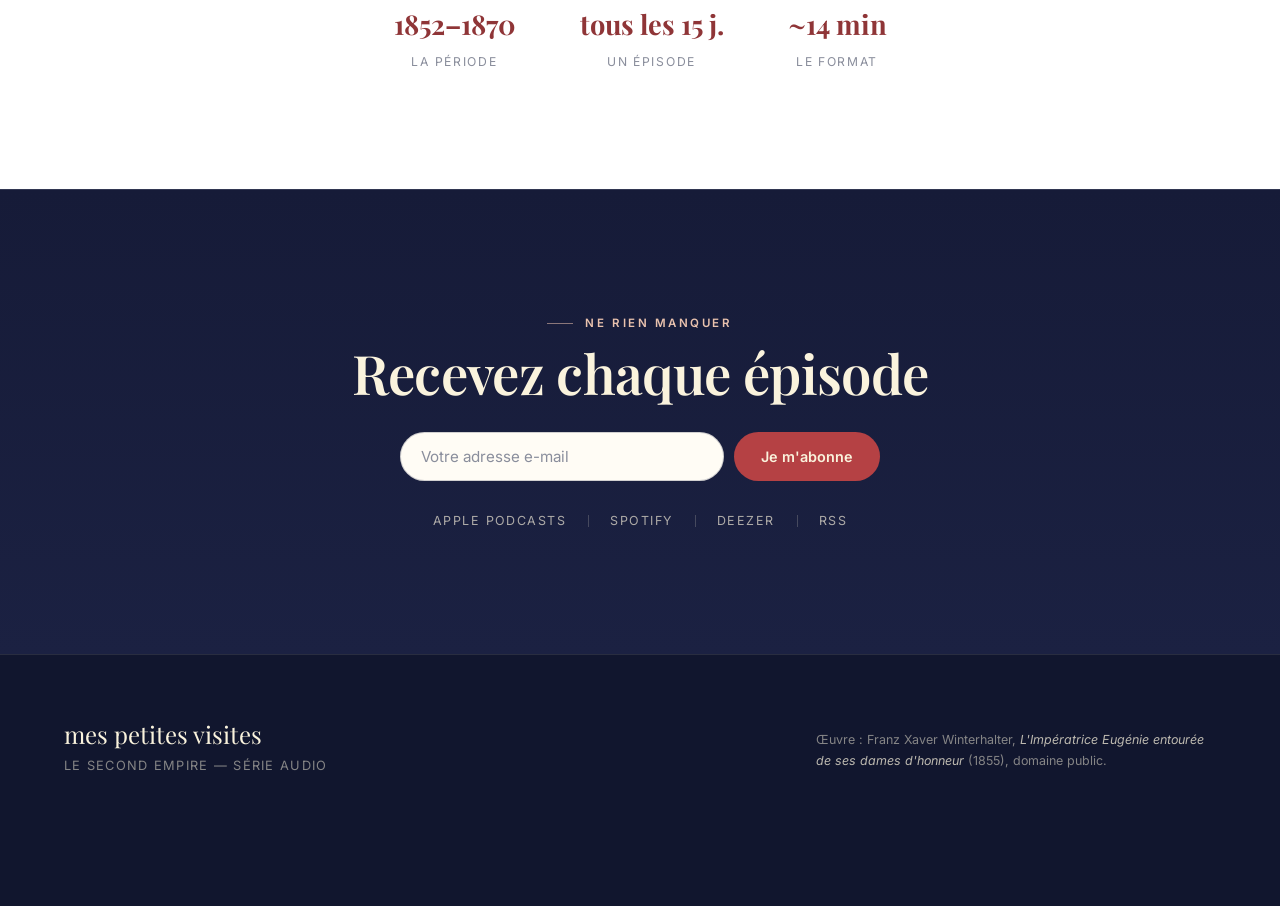
==== commit 43c9a3b1: "Ajoute la version « Expo » (exposition numérique, d'après ta 2e référence) Reproduit le style envoyé" ====
--- a/index.html
+++ b/index.html
@@ -59,6 +59,7 @@
     <a class="vswitch__opt" href="epure.html">Épure</a>
     <a class="vswitch__opt" href="carte.html">Carte</a>
     <a class="vswitch__opt" href="ecrin.html">Écrin</a>
+    <a class="vswitch__opt" href="expo.html">Expo</a>
   </div>
 
   <!-- ============ NAVBAR ============ -->
